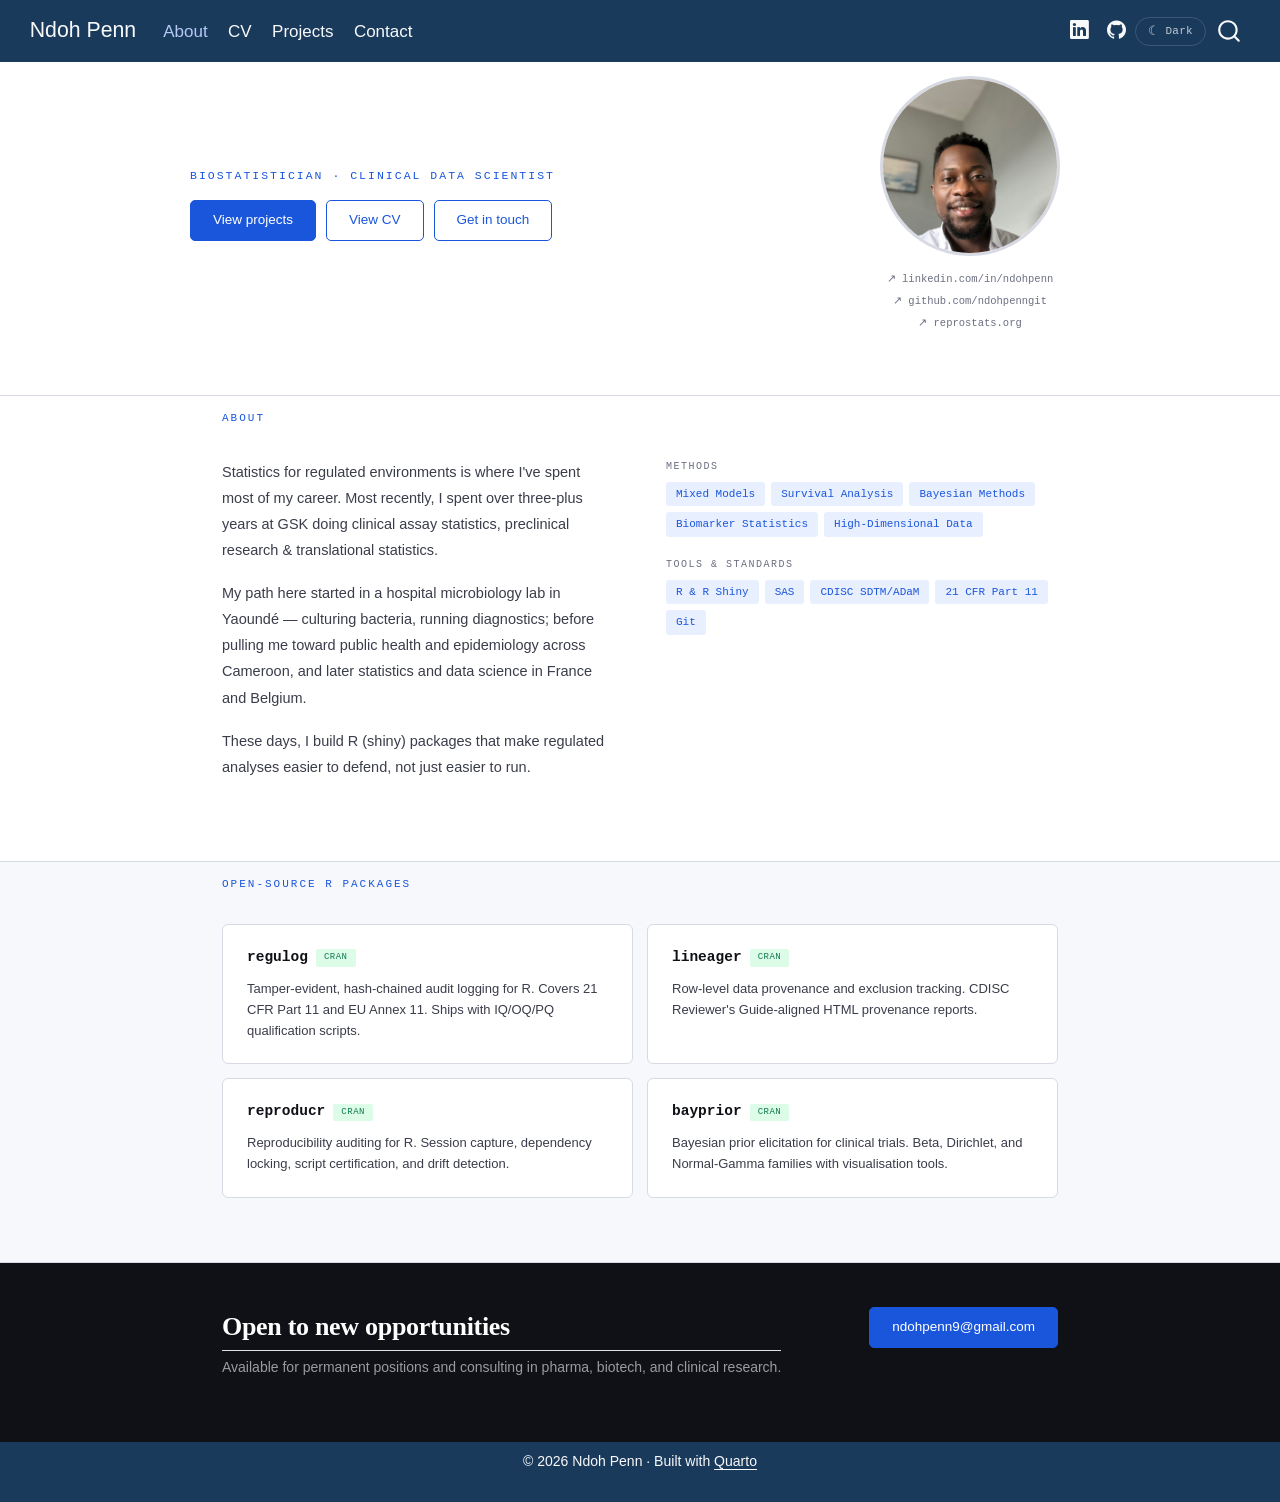
==== docs/index.html @ a55cb4cf "Fix duplicate bullet, automate CV footer date, fix PDF download button" ====
<!DOCTYPE html>
<html xmlns="http://www.w3.org/1999/xhtml" lang="en" xml:lang="en"><head>

<meta charset="utf-8">
<meta name="generator" content="quarto-1.9.38">

<meta name="viewport" content="width=device-width, initial-scale=1.0, user-scalable=yes">


<title>Ndoh Penn</title>
<style>
/* Default styles provided by pandoc.
** See https://pandoc.org/MANUAL.html#variables-for-html for config info.
*/
code{white-space: pre-wrap;}
span.smallcaps{font-variant: small-caps;}
div.columns{display: flex; gap: min(4vw, 1.5em);}
div.column{flex: auto; overflow-x: auto;}
div.hanging-indent{margin-left: 1.5em; text-indent: -1.5em;}
ul.task-list{list-style: none;}
ul.task-list li input[type="checkbox"] {
  width: 0.8em;
  margin: 0 0.8em 0.2em -1em; /* quarto-specific, see https://github.com/quarto-dev/quarto-cli/issues/4556 */ 
  vertical-align: middle;
}
</style>


<script src="site_libs/quarto-nav/quarto-nav.js"></script>
<script src="site_libs/quarto-nav/headroom.min.js"></script>
<script src="site_libs/clipboard/clipboard.min.js"></script>
<script src="site_libs/quarto-search/autocomplete.umd.js"></script>
<script src="site_libs/quarto-search/fuse.min.js"></script>
<script src="site_libs/quarto-search/quarto-search.js"></script>
<meta name="quarto:offset" content="./">
<link href="./assets/favicon.ico" rel="icon">
<script src="site_libs/quarto-html/quarto.js" type="module"></script>
<script src="site_libs/quarto-html/tabsets/tabsets.js" type="module"></script>
<script src="site_libs/quarto-html/popper.min.js"></script>
<script src="site_libs/quarto-html/tippy.umd.min.js"></script>
<script src="site_libs/quarto-html/anchor.min.js"></script>
<link href="site_libs/quarto-html/tippy.css" rel="stylesheet">
<link href="site_libs/quarto-html/quarto-syntax-highlighting-15634bcf2e68342d4ad2dfa704d543f6.css" rel="stylesheet" id="quarto-text-highlighting-styles">
<script src="site_libs/bootstrap/bootstrap.min.js"></script>
<link href="site_libs/bootstrap/bootstrap-icons.css" rel="stylesheet">
<link href="site_libs/bootstrap/bootstrap-7c549475d13715ced35f40bc0774caa6.min.css" rel="stylesheet" append-hash="true" id="quarto-bootstrap" data-mode="light">
<script id="quarto-search-options" type="application/json">{
  "location": "navbar",
  "copy-button": false,
  "collapse-after": 3,
  "panel-placement": "end",
  "type": "overlay",
  "limit": 50,
  "keyboard-shortcut": [
    "f",
    "/",
    "s"
  ],
  "show-item-context": false,
  "language": {
    "search-no-results-text": "No results",
    "search-matching-documents-text": "matching documents",
    "search-copy-link-title": "Copy link to search",
    "search-hide-matches-text": "Hide additional matches",
    "search-more-match-text": "more match in this document",
    "search-more-matches-text": "more matches in this document",
    "search-clear-button-title": "Clear",
    "search-text-placeholder": "",
    "search-detached-cancel-button-title": "Cancel",
    "search-submit-button-title": "Submit",
    "search-label": "Search"
  }
}</script>
<style>html{ scroll-behavior: smooth; }</style>
<script src="theme-toggle.js"></script>


<link rel="stylesheet" href="styles.css">
<meta property="og:title" content="Ndoh Penn – Biostatistician">
<meta property="og:description" content="Biostatistician with 5+ years in pharmaceutical drug development — from preclinical research to clinical assay statistics at GSK.">
<meta property="og:image" content="https://ndohpenngit.github.io/np-website/assets/og-image.png">
<meta property="og:site_name" content="Ndoh Penn">
<meta property="og:locale" content="en_GB">
<meta property="og:image:height" content="1288">
<meta property="og:image:width" content="2268">
<meta name="twitter:title" content="Ndoh Penn – Biostatistician">
<meta name="twitter:description" content="Biostatistician with 5+ years in pharmaceutical drug development.">
<meta name="twitter:image" content="https://ndohpenngit.github.io/np-website/assets/og-image.png">
<meta name="twitter:card" content="summary_large_image">
<meta name="twitter:image-height" content="1288">
<meta name="twitter:image-width" content="2268">
</head>

<body class="nav-fixed fullcontent quarto-light">

<div id="quarto-search-results"></div>
  <header id="quarto-header" class="headroom fixed-top">
    <nav class="navbar navbar-expand-lg " data-bs-theme="dark">
      <div class="navbar-container container-fluid">
      <div class="navbar-brand-container mx-auto">
    <a class="navbar-brand" href="./index.html">
    <span class="navbar-title">Ndoh Penn</span>
    </a>
  </div>
            <div id="quarto-search" class="" title="Search"></div>
          <button class="navbar-toggler" type="button" data-bs-toggle="collapse" data-bs-target="#navbarCollapse" aria-controls="navbarCollapse" role="menu" aria-expanded="false" aria-label="Toggle navigation" onclick="if (window.quartoToggleHeadroom) { window.quartoToggleHeadroom(); }">
  <span class="navbar-toggler-icon"></span>
</button>
          <div class="collapse navbar-collapse" id="navbarCollapse">
            <ul class="navbar-nav navbar-nav-scroll me-auto">
  <li class="nav-item">
    <a class="nav-link active" href="./index.html" aria-current="page"> 
<span class="menu-text">About</span></a>
  </li>  
  <li class="nav-item">
    <a class="nav-link" href="./cv.html"> 
<span class="menu-text">CV</span></a>
  </li>  
  <li class="nav-item">
    <a class="nav-link" href="./projects.html"> 
<span class="menu-text">Projects</span></a>
  </li>  
  <li class="nav-item">
    <a class="nav-link" href="./contact.html"> 
<span class="menu-text">Contact</span></a>
  </li>  
</ul>
            <ul class="navbar-nav navbar-nav-scroll ms-auto">
  <li class="nav-item compact">
    <a class="nav-link" href="https://www.linkedin.com/in/ndohpenn"> <i class="bi bi-linkedin" role="img" aria-label="LinkedIn">
</i> 
<span class="menu-text"></span></a>
  </li>  
  <li class="nav-item compact">
    <a class="nav-link" href="https://github.com/ndohpenngit"> <i class="bi bi-github" role="img" aria-label="GitHub">
</i> 
<span class="menu-text"></span></a>
  </li>  
</ul>
          </div> <!-- /navcollapse -->
            <div class="quarto-navbar-tools">
</div>
      </div> <!-- /container-fluid -->
    </nav>
</header>
<!-- content -->
<div id="quarto-content" class="quarto-container page-layout-custom page-navbar">
<!-- sidebar -->
<!-- margin-sidebar -->
<!-- main -->




<section class="hero-section">
  <div class="hero-inner">
    <div class="hero-text">
      <p class="hero-eyebrow">Biostatistician · Clinical Data Scientist</p>
      <!--
      <h1 class="hero-name">Rigorous statistics.<br>Reproducible by design.</h1>
      -->
      <div class="hero-actions">
        <a href="projects.html" class="btn-primary">View projects</a>
        <a href="cv.html" class="btn-ghost">View CV</a>
        <a href="mailto:ndohpenn9@gmail.com" class="btn-ghost">Get in touch</a>
      </div>
    </div>
    <div class="hero-photo-col">
      <img src="assets/photo.jpeg" alt="Ndoh Penn" class="hero-photo">
      <div class="hero-links">
        <a href="https://linkedin.com/in/ndohpenn" target="_blank">↗ linkedin.com/in/ndohpenn</a>
        <a href="https://github.com/ndohpenngit" target="_blank">↗ github.com/ndohpenngit</a>
        <a href="https://reprostats.org" target="_blank">↗ reprostats.org</a>
      </div>
    </div>
  </div>
</section>

<section class="about-section" id="about">
  <div class="content-inner">
    <p class="section-label">About</p>
    <div class="about-grid">
      <div class="about-text">
        <p>
          Statistics for regulated environments is where I've spent most of
          my career. Most recently, I spent over three-plus years at GSK doing clinical assay statistics,
          preclinical research &amp; translational statistics.
        </p>
        <p>
          My path here started in a hospital microbiology lab in Yaoundé —
          culturing bacteria, running diagnostics; before pulling me toward
          public health and epidemiology across Cameroon, and later statistics
          and data science in France and Belgium.
        </p>
        <p>
          These days, I build R (shiny) packages that make regulated analyses easier
          to defend, not just easier to run.
        </p>
      </div>
      <div class="about-skills">
        <div class="skill-group">
          <p class="skill-label">Methods</p>
          <div class="chips">
            <span class="chip">Mixed Models</span>
            <span class="chip">Survival Analysis</span>
            <span class="chip">Bayesian Methods</span>
            <span class="chip">Biomarker Statistics</span>
            <span class="chip">High-Dimensional Data</span>
          </div>
        </div>
        <div class="skill-group">
          <p class="skill-label">Tools &amp; Standards</p>
          <div class="chips">
            <span class="chip">R &amp; R Shiny</span>
            <span class="chip">SAS</span>
            <span class="chip">CDISC SDTM/ADaM</span>
            <span class="chip">21 CFR Part 11</span>
            <span class="chip">Git</span>
          </div>
        </div>
      </div>
    </div>
  </div>
</section>

<section class="packages-section" id="packages">
  <div class="content-inner">
    <p class="section-label">Open-Source R Packages</p>
    <div class="pkg-grid">

      <a class="pkg-card" href="https://cran.r-project.org/package=regulog" "="" target="_blank">
        <div class="pkg-header">
          <span class="pkg-name">regulog</span>
          <span class="pkg-badge badge-cran">CRAN</span>
        </div>
        <p class="pkg-desc">
          Tamper-evident, hash-chained audit logging for R. Covers
          21 CFR Part 11 and EU Annex 11. Ships with IQ/OQ/PQ
          qualification scripts.
        </p>
      </a>

      <a class="pkg-card" href="https://cran.r-project.org/package=lineager" target="_blank">
        <div class="pkg-header">
          <span class="pkg-name">lineager</span>
          <span class="pkg-badge badge-cran">CRAN</span>
        </div>
        <p class="pkg-desc">
          Row-level data provenance and exclusion tracking.
          CDISC Reviewer's Guide-aligned HTML provenance reports.
        </p>
      </a>

      <a class="pkg-card" href="https://cran.r-project.org/package=reproducr" target="_blank">
        <div class="pkg-header">
          <span class="pkg-name">reproducr</span>
          <span class="pkg-badge badge-cran">CRAN</span>
        </div>
        <p class="pkg-desc">
          Reproducibility auditing for R. Session capture, dependency
          locking, script certification, and drift detection.
        </p>
      </a>

      <a class="pkg-card" href="https://cran.r-project.org/package=bayprior" target="_blank">
        <div class="pkg-header">
          <span class="pkg-name">bayprior</span>
          <span class="pkg-badge badge-cran">CRAN</span>
        </div>
        <p class="pkg-desc">
          Bayesian prior elicitation for clinical trials. Beta,
          Dirichlet, and Normal-Gamma families with visualisation tools.
        </p>
      </a>

    </div>
  </div>
</section>

<section class="cta-section">
  <div class="content-inner cta-inner">
    <div>
      <h2>Open to new opportunities</h2>
      <p>Available for permanent positions and consulting in pharma, biotech, and clinical research.</p>
    </div>
    <a href="mailto:ndohpenn9@gmail.com" class="btn-primary">ndohpenn9@gmail.com</a>
  </div>
</section>




<script id="quarto-html-after-body" type="application/javascript">
  window.document.addEventListener("DOMContentLoaded", function (event) {
    const icon = "";
    const anchorJS = new window.AnchorJS();
    anchorJS.options = {
      placement: 'right',
      icon: icon
    };
    anchorJS.add('.anchored');
    const isCodeAnnotation = (el) => {
      for (const clz of el.classList) {
        if (clz.startsWith('code-annotation-')) {                     
          return true;
        }
      }
      return false;
    }
    const onCopySuccess = function(e) {
      // button target
      const button = e.trigger;
      // don't keep focus
      button.blur();
      // flash "checked"
      button.classList.add('code-copy-button-checked');
      var currentTitle = button.getAttribute("title");
      button.setAttribute("title", "Copied!");
      let tooltip;
      if (window.bootstrap) {
        button.setAttribute("data-bs-toggle", "tooltip");
        button.setAttribute("data-bs-placement", "left");
        button.setAttribute("data-bs-title", "Copied!");
        tooltip = new bootstrap.Tooltip(button, 
          { trigger: "manual", 
            customClass: "code-copy-button-tooltip",
            offset: [0, -8]});
        tooltip.show();    
      }
      setTimeout(function() {
        if (tooltip) {
          tooltip.hide();
          button.removeAttribute("data-bs-title");
          button.removeAttribute("data-bs-toggle");
          button.removeAttribute("data-bs-placement");
        }
        button.setAttribute("title", currentTitle);
        button.classList.remove('code-copy-button-checked');
      }, 1000);
      // clear code selection
      e.clearSelection();
    }
    const getTextToCopy = function(trigger) {
      const outerScaffold = trigger.parentElement.cloneNode(true);
      const codeEl = outerScaffold.querySelector('code');
      for (const childEl of codeEl.children) {
        if (isCodeAnnotation(childEl)) {
          childEl.remove();
        }
      }
      return codeEl.innerText;
    }
    const clipboard = new window.ClipboardJS('.code-copy-button:not([data-in-quarto-modal])', {
      text: getTextToCopy
    });
    clipboard.on('success', onCopySuccess);
    if (window.document.getElementById('quarto-embedded-source-code-modal')) {
      const clipboardModal = new window.ClipboardJS('.code-copy-button[data-in-quarto-modal]', {
        text: getTextToCopy,
        container: window.document.getElementById('quarto-embedded-source-code-modal')
      });
      clipboardModal.on('success', onCopySuccess);
    }
      var localhostRegex = new RegExp(/^(?:http|https):\/\/localhost\:?[0-9]*\//);
      var mailtoRegex = new RegExp(/^mailto:/);
        var filterRegex = new RegExp("https:\/\/ndohpenngit\.github\.io\/np-website");
      var isInternal = (href) => {
          return filterRegex.test(href) || localhostRegex.test(href) || mailtoRegex.test(href);
      }
      // Inspect non-navigation links and adorn them if external
     var links = window.document.querySelectorAll('a[href]:not(.nav-link):not(.navbar-brand):not(.toc-action):not(.sidebar-link):not(.sidebar-item-toggle):not(.pagination-link):not(.no-external):not([aria-hidden]):not(.dropdown-item):not(.quarto-navigation-tool):not(.about-link)');
      for (var i=0; i<links.length; i++) {
        const link = links[i];
        if (!isInternal(link.href)) {
          // undo the damage that might have been done by quarto-nav.js in the case of
          // links that we want to consider external
          if (link.dataset.originalHref !== undefined) {
            link.href = link.dataset.originalHref;
          }
            // target, if specified
            link.setAttribute("target", "_blank");
            if (link.getAttribute("rel") === null) {
              link.setAttribute("rel", "noopener");
            }
        }
      }
    function tippyHover(el, contentFn, onTriggerFn, onUntriggerFn) {
      const config = {
        allowHTML: true,
        maxWidth: 500,
        delay: 100,
        arrow: false,
        appendTo: function(el) {
            return el.parentElement;
        },
        interactive: true,
        interactiveBorder: 10,
        theme: 'quarto',
        placement: 'bottom-start',
      };
      if (contentFn) {
        config.content = contentFn;
      }
      if (onTriggerFn) {
        config.onTrigger = onTriggerFn;
      }
      if (onUntriggerFn) {
        config.onUntrigger = onUntriggerFn;
      }
      window.tippy(el, config); 
    }
    const noterefs = window.document.querySelectorAll('a[role="doc-noteref"]');
    for (var i=0; i<noterefs.length; i++) {
      const ref = noterefs[i];
      tippyHover(ref, function() {
        // use id or data attribute instead here
        let href = ref.getAttribute('data-footnote-href') || ref.getAttribute('href');
        try { href = new URL(href).hash; } catch {}
        const id = href.replace(/^#\/?/, "");
        const note = window.document.getElementById(id);
        if (note) {
          return note.innerHTML;
        } else {
          return "";
        }
      });
    }
    const xrefs = window.document.querySelectorAll('a.quarto-xref');
    const processXRef = (id, note) => {
      // Strip column container classes
      const stripColumnClz = (el) => {
        el.classList.remove("page-full", "page-columns");
        if (el.children) {
          for (const child of el.children) {
            stripColumnClz(child);
          }
        }
      }
      stripColumnClz(note)
      if (id === null || id.startsWith('sec-')) {
        // Special case sections, only their first couple elements
        const container = document.createElement("div");
        if (note.children && note.children.length > 2) {
          container.appendChild(note.children[0].cloneNode(true));
          for (let i = 1; i < note.children.length; i++) {
            const child = note.children[i];
            if (child.tagName === "P" && child.innerText === "") {
              continue;
            } else {
              container.appendChild(child.cloneNode(true));
              break;
            }
          }
          if (window.Quarto?.typesetMath) {
            window.Quarto.typesetMath(container);
          }
          return container.innerHTML
        } else {
          if (window.Quarto?.typesetMath) {
            window.Quarto.typesetMath(note);
          }
          return note.innerHTML;
        }
      } else {
        // Remove any anchor links if they are present
        const anchorLink = note.querySelector('a.anchorjs-link');
        if (anchorLink) {
          anchorLink.remove();
        }
        if (window.Quarto?.typesetMath) {
          window.Quarto.typesetMath(note);
        }
        if (note.classList.contains("callout")) {
          return note.outerHTML;
        } else {
          return note.innerHTML;
        }
      }
    }
    for (var i=0; i<xrefs.length; i++) {
      const xref = xrefs[i];
      tippyHover(xref, undefined, function(instance) {
        instance.disable();
        let url = xref.getAttribute('href');
        let hash = undefined; 
        if (url.startsWith('#')) {
          hash = url;
        } else {
          try { hash = new URL(url).hash; } catch {}
        }
        if (hash) {
          const id = hash.replace(/^#\/?/, "");
          const note = window.document.getElementById(id);
          if (note !== null) {
            try {
              const html = processXRef(id, note.cloneNode(true));
              instance.setContent(html);
            } finally {
              instance.enable();
              instance.show();
            }
          } else {
            // See if we can fetch this
            fetch(url.split('#')[0])
            .then(res => res.text())
            .then(html => {
              const parser = new DOMParser();
              const htmlDoc = parser.parseFromString(html, "text/html");
              const note = htmlDoc.getElementById(id);
              if (note !== null) {
                const html = processXRef(id, note);
                instance.setContent(html);
              } 
            }).finally(() => {
              instance.enable();
              instance.show();
            });
          }
        } else {
          // See if we can fetch a full url (with no hash to target)
          // This is a special case and we should probably do some content thinning / targeting
          fetch(url)
          .then(res => res.text())
          .then(html => {
            const parser = new DOMParser();
            const htmlDoc = parser.parseFromString(html, "text/html");
            const note = htmlDoc.querySelector('main.content');
            if (note !== null) {
              // This should only happen for chapter cross references
              // (since there is no id in the URL)
              // remove the first header
              if (note.children.length > 0 && note.children[0].tagName === "HEADER") {
                note.children[0].remove();
              }
              const html = processXRef(null, note);
              instance.setContent(html);
            } 
          }).finally(() => {
            instance.enable();
            instance.show();
          });
        }
      }, function(instance) {
      });
    }
        let selectedAnnoteEl;
        const selectorForAnnotation = ( cell, annotation) => {
          let cellAttr = 'data-code-cell="' + cell + '"';
          let lineAttr = 'data-code-annotation="' +  annotation + '"';
          const selector = 'span[' + cellAttr + '][' + lineAttr + ']';
          return selector;
        }
        const selectCodeLines = (annoteEl) => {
          const doc = window.document;
          const targetCell = annoteEl.getAttribute("data-target-cell");
          const targetAnnotation = annoteEl.getAttribute("data-target-annotation");
          const annoteSpan = window.document.querySelector(selectorForAnnotation(targetCell, targetAnnotation));
          const lines = annoteSpan.getAttribute("data-code-lines").split(",");
          const lineIds = lines.map((line) => {
            return targetCell + "-" + line;
          })
          let top = null;
          let height = null;
          let parent = null;
          if (lineIds.length > 0) {
              //compute the position of the single el (top and bottom and make a div)
              const el = window.document.getElementById(lineIds[0]);
              top = el.offsetTop;
              height = el.offsetHeight;
              parent = el.parentElement.parentElement;
            if (lineIds.length > 1) {
              const lastEl = window.document.getElementById(lineIds[lineIds.length - 1]);
              const bottom = lastEl.offsetTop + lastEl.offsetHeight;
              height = bottom - top;
            }
            if (top !== null && height !== null && parent !== null) {
              // cook up a div (if necessary) and position it 
              let div = window.document.getElementById("code-annotation-line-highlight");
              if (div === null) {
                div = window.document.createElement("div");
                div.setAttribute("id", "code-annotation-line-highlight");
                div.style.position = 'absolute';
                parent.appendChild(div);
              }
              div.style.top = top - 2 + "px";
              div.style.height = height + 4 + "px";
              div.style.left = 0;
              let gutterDiv = window.document.getElementById("code-annotation-line-highlight-gutter");
              if (gutterDiv === null) {
                gutterDiv = window.document.createElement("div");
                gutterDiv.setAttribute("id", "code-annotation-line-highlight-gutter");
                gutterDiv.style.position = 'absolute';
                const codeCell = window.document.getElementById(targetCell);
                const gutter = codeCell.querySelector('.code-annotation-gutter');
                gutter.appendChild(gutterDiv);
              }
              gutterDiv.style.top = top - 2 + "px";
              gutterDiv.style.height = height + 4 + "px";
            }
            selectedAnnoteEl = annoteEl;
          }
        };
        const unselectCodeLines = () => {
          const elementsIds = ["code-annotation-line-highlight", "code-annotation-line-highlight-gutter"];
          elementsIds.forEach((elId) => {
            const div = window.document.getElementById(elId);
            if (div) {
              div.remove();
            }
          });
          selectedAnnoteEl = undefined;
        };
          // Handle positioning of the toggle
      window.addEventListener(
        "resize",
        throttle(() => {
          elRect = undefined;
          if (selectedAnnoteEl) {
            selectCodeLines(selectedAnnoteEl);
          }
        }, 10)
      );
      function throttle(fn, ms) {
      let throttle = false;
      let timer;
        return (...args) => {
          if(!throttle) { // first call gets through
              fn.apply(this, args);
              throttle = true;
          } else { // all the others get throttled
              if(timer) clearTimeout(timer); // cancel #2
              timer = setTimeout(() => {
                fn.apply(this, args);
                timer = throttle = false;
              }, ms);
          }
        };
      }
        // Attach click handler to the DT
        const annoteDls = window.document.querySelectorAll('dt[data-target-cell]');
        for (const annoteDlNode of annoteDls) {
          annoteDlNode.addEventListener('click', (event) => {
            const clickedEl = event.target;
            if (clickedEl !== selectedAnnoteEl) {
              unselectCodeLines();
              const activeEl = window.document.querySelector('dt[data-target-cell].code-annotation-active');
              if (activeEl) {
                activeEl.classList.remove('code-annotation-active');
              }
              selectCodeLines(clickedEl);
              clickedEl.classList.add('code-annotation-active');
            } else {
              // Unselect the line
              unselectCodeLines();
              clickedEl.classList.remove('code-annotation-active');
            }
          });
        }
    const findCites = (el) => {
      const parentEl = el.parentElement;
      if (parentEl) {
        const cites = parentEl.dataset.cites;
        if (cites) {
          return {
            el,
            cites: cites.split(' ')
          };
        } else {
          return findCites(el.parentElement)
        }
      } else {
        return undefined;
      }
    };
    var bibliorefs = window.document.querySelectorAll('a[role="doc-biblioref"]');
    for (var i=0; i<bibliorefs.length; i++) {
      const ref = bibliorefs[i];
      const citeInfo = findCites(ref);
      if (citeInfo) {
        tippyHover(citeInfo.el, function() {
          var popup = window.document.createElement('div');
          citeInfo.cites.forEach(function(cite) {
            var citeDiv = window.document.createElement('div');
            citeDiv.classList.add('hanging-indent');
            citeDiv.classList.add('csl-entry');
            var biblioDiv = window.document.getElementById('ref-' + cite);
            if (biblioDiv) {
              citeDiv.innerHTML = biblioDiv.innerHTML;
            }
            popup.appendChild(citeDiv);
          });
          return popup.innerHTML;
        });
      }
    }
  });
  </script>
</div> <!-- /content -->
<footer class="footer">
  <div class="nav-footer">
    <div class="nav-footer-left">
      &nbsp;
    </div>   
    <div class="nav-footer-center">
<p>© 2026 Ndoh Penn · Built with <a href="https://quarto.org">Quarto</a></p>
</div>
    <div class="nav-footer-right">
      &nbsp;
    </div>
  </div>
</footer>




<script src="site_libs/quarto-html/zenscroll-min.js"></script>
</body></html>
---- docs/site_libs/quarto-html/tippy.css ----
.tippy-box[data-animation=fade][data-state=hidden]{opacity:0}[data-tippy-root]{max-width:calc(100vw - 10px)}.tippy-box{position:relative;background-color:#333;color:#fff;border-radius:4px;font-size:14px;line-height:1.4;white-space:normal;outline:0;transition-property:transform,visibility,opacity}.tippy-box[data-placement^=top]>.tippy-arrow{bottom:0}.tippy-box[data-placement^=top]>.tippy-arrow:before{bottom:-7px;left:0;border-width:8px 8px 0;border-top-color:initial;transform-origin:center top}.tippy-box[data-placement^=bottom]>.tippy-arrow{top:0}.tippy-box[data-placement^=bottom]>.tippy-arrow:before{top:-7px;left:0;border-width:0 8px 8px;border-bottom-color:initial;transform-origin:center bottom}.tippy-box[data-placement^=left]>.tippy-arrow{right:0}.tippy-box[data-placement^=left]>.tippy-arrow:before{border-width:8px 0 8px 8px;border-left-color:initial;right:-7px;transform-origin:center left}.tippy-box[data-placement^=right]>.tippy-arrow{left:0}.tippy-box[data-placement^=right]>.tippy-arrow:before{left:-7px;border-width:8px 8px 8px 0;border-right-color:initial;transform-origin:center right}.tippy-box[data-inertia][data-state=visible]{transition-timing-function:cubic-bezier(.54,1.5,.38,1.11)}.tippy-arrow{width:16px;height:16px;color:#333}.tippy-arrow:before{content:"";position:absolute;border-color:transparent;border-style:solid}.tippy-content{position:relative;padding:5px 9px;z-index:1}
---- docs/site_libs/quarto-html/quarto-syntax-highlighting-15634bcf2e68342d4ad2dfa704d543f6.css ----
/* quarto syntax highlight colors */
:root {
  --quarto-hl-ot-color: #003B4F;
  --quarto-hl-at-color: #657422;
  --quarto-hl-ss-color: #20794D;
  --quarto-hl-an-color: #5E5E5E;
  --quarto-hl-fu-color: #4758AB;
  --quarto-hl-st-color: #20794D;
  --quarto-hl-cf-color: #003B4F;
  --quarto-hl-op-color: #5E5E5E;
  --quarto-hl-er-color: #AD0000;
  --quarto-hl-bn-color: #AD0000;
  --quarto-hl-al-color: #AD0000;
  --quarto-hl-va-color: #111111;
  --quarto-hl-bu-color: inherit;
  --quarto-hl-ex-color: inherit;
  --quarto-hl-pp-color: #AD0000;
  --quarto-hl-in-color: #5E5E5E;
  --quarto-hl-vs-color: #20794D;
  --quarto-hl-wa-color: #5E5E5E;
  --quarto-hl-do-color: #5E5E5E;
  --quarto-hl-im-color: #00769E;
  --quarto-hl-ch-color: #20794D;
  --quarto-hl-dt-color: #AD0000;
  --quarto-hl-fl-color: #AD0000;
  --quarto-hl-co-color: #5E5E5E;
  --quarto-hl-cv-color: #5E5E5E;
  --quarto-hl-cn-color: #8f5902;
  --quarto-hl-sc-color: #5E5E5E;
  --quarto-hl-dv-color: #AD0000;
  --quarto-hl-kw-color: #003B4F;
}

/* other quarto variables */
:root {
  --quarto-font-monospace: SFMono-Regular, Menlo, Monaco, Consolas, "Liberation Mono", "Courier New", monospace;
}

/* syntax highlight based on Pandoc's rules */
pre > code.sourceCode > span {
  color: #003B4F;
}

code.sourceCode > span {
  color: #003B4F;
}

div.sourceCode,
div.sourceCode pre.sourceCode {
  color: #003B4F;
}

/* Normal */
code span {
  color: #003B4F;
}

/* Alert */
code span.al {
  color: #AD0000;
  font-style: inherit;
}

/* Annotation */
code span.an {
  color: #5E5E5E;
  font-style: inherit;
}

/* Attribute */
code span.at {
  color: #657422;
  font-style: inherit;
}

/* BaseN */
code span.bn {
  color: #AD0000;
  font-style: inherit;
}

/* BuiltIn */
code span.bu {
  font-style: inherit;
}

/* ControlFlow */
code span.cf {
  color: #003B4F;
  font-weight: bold;
  font-style: inherit;
}

/* Char */
code span.ch {
  color: #20794D;
  font-style: inherit;
}

/* Constant */
code span.cn {
  color: #8f5902;
  font-style: inherit;
}

/* Comment */
code span.co {
  color: #5E5E5E;
  font-style: inherit;
}

/* CommentVar */
code span.cv {
  color: #5E5E5E;
  font-style: italic;
}

/* Documentation */
code span.do {
  color: #5E5E5E;
  font-style: italic;
}

/* DataType */
code span.dt {
  color: #AD0000;
  font-style: inherit;
}

/* DecVal */
code span.dv {
  color: #AD0000;
  font-style: inherit;
}

/* Error */
code span.er {
  color: #AD0000;
  font-style: inherit;
}

/* Extension */
code span.ex {
  font-style: inherit;
}

/* Float */
code span.fl {
  color: #AD0000;
  font-style: inherit;
}

/* Function */
code span.fu {
  color: #4758AB;
  font-style: inherit;
}

/* Import */
code span.im {
  color: #00769E;
  font-style: inherit;
}

/* Information */
code span.in {
  color: #5E5E5E;
  font-style: inherit;
}

/* Keyword */
code span.kw {
  color: #003B4F;
  font-weight: bold;
  font-style: inherit;
}

/* Operator */
code span.op {
  color: #5E5E5E;
  font-style: inherit;
}

/* Other */
code span.ot {
  color: #003B4F;
  font-style: inherit;
}

/* Preprocessor */
code span.pp {
  color: #AD0000;
  font-style: inherit;
}

/* SpecialChar */
code span.sc {
  color: #5E5E5E;
  font-style: inherit;
}

/* SpecialString */
code span.ss {
  color: #20794D;
  font-style: inherit;
}

/* String */
code span.st {
  color: #20794D;
  font-style: inherit;
}

/* Variable */
code span.va {
  color: #111111;
  font-style: inherit;
}

/* VerbatimString */
code span.vs {
  color: #20794D;
  font-style: inherit;
}

/* Warning */
code span.wa {
  color: #5E5E5E;
  font-style: italic;
}

.prevent-inlining {
  content: "</";
}

/*# sourceMappingURL=f23921c56f73e400b49028c9186a1aa0.css.map */
---- docs/styles.css ----
/* ═══════════════════════════════════════════════════════════════════════════
   Ndoh Penn — Personal Website
   Full custom stylesheet (light + dark mode)
   ═══════════════════════════════════════════════════════════════════════════ */

/* ── CSS Variables — light ── */
:root {
  --accent:    #1a56db;
  --accent-lt: #e8effe;
  --accent-dk: #1040a8;
  --green:     #0e7a4f;
  --green-lt:  #dcfce7;
  --ink:       #0f1117;
  --ink-mid:   #3a3d4a;
  --ink-soft:  #6b6f80;
  --rule:      #d8dae3;
  --bg:        #f7f8fc;
  --bg-card:   #ffffff;
  --mono:      'IBM Plex Mono', monospace;
  --sans:      'IBM Plex Sans', sans-serif;
  --serif:     'IBM Plex Serif', serif;
}

/* ── Theme toggle button ── */
.theme-toggle {
  background: transparent !important;
  border: 1px solid rgba(255,255,255,0.2) !important;
  border-radius: 20px !important;
  padding: 4px 12px !important;
  color: inherit !important;
  font-size: 12px !important;
  font-family: 'IBM Plex Mono', monospace !important;
  cursor: pointer;
  display: flex;
  align-items: center;
  gap: 5px;
  opacity: 0.75;
  transition: opacity 0.15s, border-color 0.15s;
  box-shadow: none !important;
}
.theme-toggle:hover { opacity: 1; border-color: rgba(255,255,255,0.45) !important; }
.toggle-icon  { font-size: 13px; }
.toggle-label { font-size: 11px; letter-spacing: 0.3px; }

/* ── Shared layout ── */
.content-inner { max-width: 900px; margin: 0 auto; padding: 0 32px; }
.section-label {
  font-family: 'IBM Plex Mono', monospace;
  font-size: 11px; letter-spacing: 2px; text-transform: uppercase;
  color: var(--accent); margin-bottom: 32px;
}

/* ── Buttons ── */
.btn-primary, .btn-ghost {
  display: inline-block; padding: 10px 22px; border-radius: 5px;
  font-size: 13.5px; font-weight: 500; text-decoration: none !important;
  transition: background 0.15s, border-color 0.15s, color 0.15s;
  border: 1.5px solid transparent; line-height: 1.4;
}
.btn-primary { background: var(--accent); color: #fff !important; border-color: var(--accent); }
.btn-primary:hover { background: var(--accent-dk); border-color: var(--accent-dk); }
.btn-ghost { background: transparent; color: var(--accent) !important; border-color: var(--accent); }
.btn-ghost:hover { background: var(--accent-lt); }

/* ── Hero ── */
.hero-section { padding: 72px 32px 64px; border-bottom: 1px solid var(--rule); background: #ffffff; }
.hero-inner {
  max-width: 900px; margin: 0 auto;
  display: grid; grid-template-columns: 1fr 240px; gap: 56px; align-items: center;
}
.hero-eyebrow {
  font-family: 'IBM Plex Mono', monospace;
  font-size: 11.5px; letter-spacing: 2px; text-transform: uppercase;
  color: var(--accent); margin-bottom: 16px;
}
.hero-name {
  font-family: 'IBM Plex Serif', serif;
  font-size: 44px; font-weight: 600; line-height: 1.12;
  letter-spacing: -0.5px; color: var(--ink); margin-bottom: 18px;
}
.hero-desc { font-size: 16px; color: var(--ink-mid); line-height: 1.75; margin-bottom: 30px; max-width: 500px; }
.hero-actions { display: flex; gap: 10px; flex-wrap: wrap; align-items: center; }
.hero-photo-col { text-align: center; }
.hero-photo {
  width: 180px; height: 180px; border-radius: 50%;
  object-fit: cover; border: 3px solid var(--rule);
  display: block; margin: 0 auto 16px;
}
.hero-links { display: flex; flex-direction: column; align-items: center; gap: 6px; }
.hero-links a {
  font-family: 'IBM Plex Mono', monospace;
  font-size: 10.5px; color: var(--ink-soft);
  text-decoration: none; transition: color 0.15s;
}
.hero-links a:hover { color: var(--accent); }

/* ── About ── */
.about-section { padding: 64px 32px; border-bottom: 1px solid var(--rule); background: #ffffff; }
.about-grid { display: grid; grid-template-columns: 1fr 1fr; gap: 52px; align-items: start; }
.about-text { font-size: 14.5px; color: var(--ink-mid); line-height: 1.8; }
.about-text p + p { margin-top: 14px; }
.about-text a { color: var(--accent); text-decoration: none; }
.about-text a:hover { text-decoration: underline; }
.skill-group { margin-bottom: 20px; }
.skill-label {
  font-family: 'IBM Plex Mono', monospace;
  font-size: 10px; letter-spacing: 1.5px; text-transform: uppercase;
  color: var(--ink-soft); margin-bottom: 8px;
}
.chips { display: flex; flex-wrap: wrap; gap: 6px; }
.chip {
  background: var(--accent-lt); color: var(--accent);
  font-family: 'IBM Plex Mono', monospace;
  font-size: 11px; padding: 4px 10px; border-radius: 3px; white-space: nowrap;
}

/* ── Packages ── */
.packages-section { padding: 64px 32px; border-bottom: 1px solid var(--rule); background: var(--bg); }
.pkg-grid { display: grid; grid-template-columns: repeat(2, 1fr); gap: 14px; }
.pkg-card {
  background: var(--bg-card); border: 1px solid var(--rule); border-radius: 6px;
  padding: 22px 24px; transition: border-color 0.2s, box-shadow 0.2s;
  text-decoration: none !important; color: inherit !important; display: block;
}
.pkg-card:hover { border-color: var(--accent); box-shadow: 0 2px 14px rgba(26,86,219,0.08); }
.pkg-header { display: flex; align-items: center; gap: 8px; margin-bottom: 10px; }
.pkg-name { font-family: 'IBM Plex Mono', monospace; font-weight: 600; font-size: 14.5px; color: var(--ink); }
.pkg-badge {
  font-family: 'IBM Plex Mono', monospace; font-size: 9px;
  letter-spacing: 0.5px; text-transform: uppercase;
  padding: 2px 8px; border-radius: 2px; white-space: nowrap;
}
.badge-cran    { background: var(--green-lt); color: var(--green); }
.badge-pending { background: #fef9c3; color: #854d0e; }
.badge-dev     { background: var(--accent-lt); color: var(--accent); }
.pkg-desc { font-size: 13px; color: var(--ink-mid); line-height: 1.6; margin: 0; }
.pkg-grid-cv { margin: 16px 0 8px; }

/* ── CTA ── */
.cta-section { padding: 64px 32px; background: var(--ink); }
.cta-inner {
  max-width: 900px; margin: 0 auto;
  display: flex; align-items: center; justify-content: space-between;
  gap: 32px; flex-wrap: wrap;
}
.cta-inner h2 {
  font-family: 'IBM Plex Serif', serif;
  font-size: 26px; font-weight: 600; color: #ffffff;
  margin-bottom: 6px; letter-spacing: -0.3px;
}
.cta-inner p { color: rgba(255,255,255,0.58); font-size: 14px; margin: 0; }

/* ── CV page ── */
.cv-actions { margin-bottom: 28px; }

/* ── Responsive ── */
@media (max-width: 860px) {
  .hero-inner { grid-template-columns: 1fr; gap: 32px; }
  .hero-photo-col { display: none; }
  .about-grid { grid-template-columns: 1fr; gap: 32px; }
  .pkg-grid { grid-template-columns: 1fr; }
  .cta-inner { flex-direction: column; text-align: center; }
  .hero-name { font-size: 34px; }
}
@media (max-width: 540px) {
  .hero-section, .about-section, .packages-section, .cta-section { padding-left: 20px; padding-right: 20px; }
  .content-inner { padding: 0 20px; }
}


/* ═══════════════════════════════════════════════════════════════════════════
   DARK MODE — index page (custom layout, class-based)
   ═══════════════════════════════════════════════════════════════════════════ */

[data-theme="dark"] .hero-section    { background: #0f1117 !important; border-color: #242737; }
[data-theme="dark"] .hero-name       { color: #f0f2f8; }
[data-theme="dark"] .hero-desc       { color: #a8adc4; }
[data-theme="dark"] .hero-eyebrow    { color: #4a8af4; }
[data-theme="dark"] .hero-photo      { border-color: #242737; }
[data-theme="dark"] .hero-links a    { color: #5c618a; }
[data-theme="dark"] .hero-links a:hover { color: #4a8af4; }
[data-theme="dark"] .btn-primary { background: #4a8af4 !important; color: #0f1117 !important; border-color: #4a8af4 !important; }
[data-theme="dark"] .btn-ghost { border-color: #4a8af4 !important; color: #4a8af4 !important; background: transparent !important; }
[data-theme="dark"] .btn-ghost:hover { background: #1a2540 !important; }
[data-theme="dark"] .section-label { color: #4a8af4; }
[data-theme="dark"] .about-section  { background: #0f1117 !important; border-color: #242737; }
[data-theme="dark"] .about-text     { color: #a8adc4; }
[data-theme="dark"] .about-text a   { color: #4a8af4; }
[data-theme="dark"] .skill-label    { color: #5c618a; }
[data-theme="dark"] .chip           { background: #1a2540 !important; color: #4a8af4 !important; }
[data-theme="dark"] .packages-section { background: #0d0f14 !important; border-color: #242737; }
[data-theme="dark"] .pkg-card       { background: #141720 !important; border-color: #242737 !important; }
[data-theme="dark"] .pkg-card:hover { border-color: #4a8af4 !important; box-shadow: 0 2px 16px rgba(74,138,244,0.12) !important; }
[data-theme="dark"] .pkg-name       { color: #f0f2f8 !important; }
[data-theme="dark"] .pkg-desc       { color: #a8adc4 !important; }
[data-theme="dark"] .badge-cran     { background: #052e16 !important; color: #34d399 !important; }
[data-theme="dark"] .badge-pending  { background: #2d1f00 !important; color: #fbbf24 !important; }
[data-theme="dark"] .badge-dev      { background: #1a2540 !important; color: #4a8af4 !important; }
[data-theme="dark"] .cta-section    { background: #0a0c11 !important; }
[data-theme="dark"] .cta-inner h2   { color: #f0f2f8 !important; }
[data-theme="dark"] .cta-inner p    { color: rgba(240,242,248,0.5) !important; }
[data-theme="dark"] .theme-toggle   { border-color: rgba(255,255,255,0.15) !important; color: #c8cdde !important; }
[data-theme="dark"] .theme-toggle:hover { border-color: rgba(255,255,255,0.35) !important; }


/* ═══════════════════════════════════════════════════════════════════════════
   DARK MODE — all Quarto standard pages (cv, projects, contact)
   Uses html[data-theme="dark"] for higher specificity than Bootstrap CSS
   ═══════════════════════════════════════════════════════════════════════════ */

html[data-theme="dark"],
html[data-theme="dark"] body {
  background-color: #0f1117 !important;
  color: #f0f2f8 !important;
}

/* Quarto layout containers */
html[data-theme="dark"] #quarto-content,
html[data-theme="dark"] #quarto-document-content,
html[data-theme="dark"] .quarto-container,
html[data-theme="dark"] .page-columns,
html[data-theme="dark"] .page-rows,
html[data-theme="dark"] .column-body,
html[data-theme="dark"] .column-page,
html[data-theme="dark"] main,
html[data-theme="dark"] main.content,
html[data-theme="dark"] #quarto-sidebar,
html[data-theme="dark"] .sidebar {
  background-color: #0f1117 !important;
  color: #f0f2f8 !important;
}

/* Navbar */
html[data-theme="dark"] .navbar,
html[data-theme="dark"] .navbar.navbar-expand-lg {
  background-color: #0d0f14 !important;
  border-bottom: 1px solid #242737 !important;
}
html[data-theme="dark"] .navbar .navbar-brand,
html[data-theme="dark"] .navbar-nav .nav-link { color: #c8cdde !important; }
html[data-theme="dark"] .navbar-nav .nav-link:hover { color: #4a8af4 !important; }

/* Typography */
html[data-theme="dark"] h1,
html[data-theme="dark"] h2,
html[data-theme="dark"] h3,
html[data-theme="dark"] h4,
html[data-theme="dark"] h5,
html[data-theme="dark"] h6 { color: #f0f2f8 !important; }
html[data-theme="dark"] p   { color: #a8adc4 !important; }
html[data-theme="dark"] li  { color: #a8adc4 !important; }
html[data-theme="dark"] a   { color: #4a8af4 !important; }
html[data-theme="dark"] strong,
html[data-theme="dark"] b   { color: #e0e3f0 !important; }
html[data-theme="dark"] em  { color: #a8adc4 !important; }

/* Tables */
html[data-theme="dark"] table           { color: #a8adc4 !important; }
html[data-theme="dark"] thead tr        { background-color: #1a1d28 !important; }
html[data-theme="dark"] th              { color: #c8cdde !important; border-color: #242737 !important; }
html[data-theme="dark"] td              { color: #a8adc4 !important; border-color: #242737 !important; }
html[data-theme="dark"] tbody tr:nth-child(odd)  { background-color: #141720 !important; }
html[data-theme="dark"] tbody tr:nth-child(even) { background-color: #0f1117 !important; }

/* Code */
html[data-theme="dark"] code {
  background-color: #1a1d28 !important;
  color: #4a8af4 !important;
  border: none !important;
}
html[data-theme="dark"] pre,
html[data-theme="dark"] pre code {
  background-color: #1a1d28 !important;
  color: #c8cdde !important;
  border: 1px solid #242737 !important;
}

/* Dividers, blockquotes */
html[data-theme="dark"] hr { border-color: #242737 !important; }
html[data-theme="dark"] blockquote {
  border-left-color: #4a8af4 !important;
  color: #a8adc4 !important;
  background-color: #141720 !important;
}

/* Footer */
html[data-theme="dark"] footer,
html[data-theme="dark"] .nav-footer,
html[data-theme="dark"] #quarto-footer {
  background-color: #0a0c11 !important;
  border-top: 1px solid #242737 !important;
  color: #5c618a !important;
}
html[data-theme="dark"] .nav-footer a { color: #4a8af4 !important; }

/* Package cards on CV page */
html[data-theme="dark"] .pkg-card     { background: #141720 !important; border-color: #242737 !important; }
html[data-theme="dark"] .pkg-name     { color: #f0f2f8 !important; }
html[data-theme="dark"] .pkg-desc     { color: #a8adc4 !important; }
html[data-theme="dark"] .badge-cran   { background: #052e16 !important; color: #34d399 !important; }
html[data-theme="dark"] .badge-pending { background: #2d1f00 !important; color: #fbbf24 !important; }
html[data-theme="dark"] .badge-dev    { background: #1a2540 !important; color: #4a8af4 !important; }

/* ═══════════════════════════════════════════════════════════════════════════
   DARK MODE — Projects page
   Targets Bootstrap .card and project-specific elements
   ═══════════════════════════════════════════════════════════════════════════ */

/* Bootstrap cards */
html[data-theme="dark"] .card,
html[data-theme="dark"] .card-body,
html[data-theme="dark"] .card-header,
html[data-theme="dark"] .card-footer {
  background-color: #141720 !important;
  border-color: #242737 !important;
  color: #a8adc4 !important;
}
html[data-theme="dark"] .card-title   { color: #f0f2f8 !important; }
html[data-theme="dark"] .card-text    { color: #a8adc4 !important; }
html[data-theme="dark"] .card-header  { border-bottom-color: #242737 !important; }

/* Card eyebrow labels (R PACKAGE · SHINY APP etc.) */
html[data-theme="dark"] .card .text-muted,
html[data-theme="dark"] .card small,
html[data-theme="dark"] .card .card-subtitle { color: #5c618a !important; }

/* Tables inside cards */
html[data-theme="dark"] .card table       { background: transparent !important; }
html[data-theme="dark"] .card thead tr    { background-color: #1e2235 !important; }
html[data-theme="dark"] .card thead th    { color: #c8cdde !important; border-color: #2e3248 !important; }
html[data-theme="dark"] .card tbody tr    { background-color: #141720 !important; }
html[data-theme="dark"] .card tbody tr:nth-child(even) { background-color: #111420 !important; }
html[data-theme="dark"] .card td          { color: #a8adc4 !important; border-color: #242737 !important; }
html[data-theme="dark"] .card td strong   { color: #e0e3f0 !important; }

/* Tag/badge pills on project cards */
html[data-theme="dark"] .badge,
html[data-theme="dark"] .project-tag,
html[data-theme="dark"] span.badge {
  background-color: #1e2235 !important;
  color: #a8adc4 !important;
  border: 1px solid #2e3248 !important;
}

/* Coloured Bootstrap badges */
html[data-theme="dark"] .badge.bg-primary,
html[data-theme="dark"] .badge.bg-info    { background-color: #1a2540 !important; color: #4a8af4 !important; }
html[data-theme="dark"] .badge.bg-success { background-color: #052e16 !important; color: #34d399 !important; }
html[data-theme="dark"] .badge.bg-warning { background-color: #2d1f00 !important; color: #fbbf24 !important; }
html[data-theme="dark"] .badge.bg-danger  { background-color: #3b0a0a !important; color: #f87171 !important; }
html[data-theme="dark"] .badge.bg-secondary { background-color: #1e2235 !important; color: #6b7099 !important; }

/* Project card links (Docs →, GitHub →) */
html[data-theme="dark"] .card a:not(.btn) { color: #4a8af4 !important; }
html[data-theme="dark"] .card a:not(.btn):hover { color: #6aa0ff !important; }

/* Live App / green button stays green */
html[data-theme="dark"] .btn-success,
html[data-theme="dark"] a.btn-success {
  background-color: #0e7a4f !important;
  border-color: #0e7a4f !important;
  color: #ffffff !important;
}

/* Bootstrap list groups (if used in project cards) */
html[data-theme="dark"] .list-group-item {
  background-color: #141720 !important;
  border-color: #242737 !important;
  color: #a8adc4 !important;
}

/* Horizontal rules inside cards */
html[data-theme="dark"] .card hr { border-color: #242737 !important; }

/* Project page main content area heading color */
html[data-theme="dark"] .quarto-title-block,
html[data-theme="dark"] #projects-title { color: #f0f2f8 !important; }


/* ═══════════════════════════════════════════════════════════════════════════
   PROJECTS PAGE — uses CSS variables so dark mode works automatically
   ═══════════════════════════════════════════════════════════════════════════ */

/* Project page variables — light */
:root {
  --proj-blue:       #1a3a5c;
  --proj-green:      #2e7d60;
  --proj-bg-card:    #ffffff;
  --proj-bg-feat:    #f5f8fb;
  --proj-border:     #e0e6ed;
  --proj-text:       #555555;
  --proj-sub:        #666666;
  --proj-tag-bg:     #f0f4f8;
  --proj-tag-green:  #eef4f0;
  --proj-tag-teal:   #e6f4f1;
  --proj-tag-c-blue: #1a3a5c;
  --proj-tag-c-grn:  #1a5c3a;
  --proj-tag-c-teal: #1a5c52;
  --proj-th-bg:      #1a3a5c;
  --proj-td-border:  #e0e6ed;
  --proj-td-text:    #444444;
  --proj-note-bg:    #f5f8fb;
  --proj-note-bd:    #1a3a5c;
  --proj-note-text:  #555555;
}

body { font-family: 'DM Sans', 'IBM Plex Sans', sans-serif; }

.projects-wrap  { max-width: 960px; margin: 3rem auto; padding: 0 2rem; }

.page-title {
  font-family: 'DM Serif Display', 'IBM Plex Serif', serif;
  font-size: 2.2rem;
  color: var(--proj-blue);
  margin-bottom: 0.4rem;
}

.page-subtitle {
  font-size: 0.97rem;
  color: var(--proj-sub);
  margin-bottom: 2.5rem;
  line-height: 1.7;
  max-width: 680px;
}

.section-heading {
  font-family: 'DM Serif Display', 'IBM Plex Serif', serif;
  font-size: 1.3rem;
  color: var(--proj-blue);
  border-bottom: 2px solid var(--proj-border);
  padding-bottom: 0.3rem;
  margin: 2.8rem 0 1.4rem;
}

/* Cards */
.project-grid {
  display: grid;
  grid-template-columns: repeat(auto-fill, minmax(290px, 1fr));
  gap: 1.4rem;
}

.project-card {
  border: 1.5px solid var(--proj-border);
  border-radius: 10px;
  padding: 1.5rem;
  background: var(--proj-bg-card);
  display: flex;
  flex-direction: column;
  transition: box-shadow 0.2s, border-color 0.2s;
}

.project-card:hover {
  box-shadow: 0 6px 24px rgba(26,58,92,0.1);
  border-color: var(--proj-blue);
}

.project-card.featured {
  grid-column: 1 / -1;
  flex-direction: row;
  gap: 2rem;
  align-items: flex-start;
  border-color: var(--proj-blue);
  background: var(--proj-bg-feat);
}

.featured-body { flex: 1; }

.project-type {
  font-size: 0.72rem;
  font-weight: 700;
  letter-spacing: 0.1em;
  text-transform: uppercase;
  color: var(--proj-green);
  margin-bottom: 0.45rem;
}

.project-card h3 {
  font-size: 1.05rem;
  font-weight: 600;
  color: var(--proj-blue);
  margin: 0 0 0.5rem;
  line-height: 1.35;
}

.project-card p {
  font-size: 0.88rem;
  color: var(--proj-text);
  line-height: 1.75;
  margin: 0 0 1rem;
  flex: 1;
}

/* Tags */
.project-tags  { display: flex; flex-wrap: wrap; gap: 0.4rem; margin-bottom: 1rem; }

.tag {
  background: var(--proj-tag-bg);
  color: var(--proj-tag-c-blue);
  border-radius: 2rem;
  padding: 0.2rem 0.65rem;
  font-size: 0.78rem;
  font-weight: 500;
}
.tag-green { background: var(--proj-tag-green); color: var(--proj-tag-c-grn); }
.tag-teal  { background: var(--proj-tag-teal);  color: var(--proj-tag-c-teal); }

/* Links */
.project-links { display: flex; gap: 0.8rem; flex-wrap: wrap; margin-top: auto; }

.project-link {
  font-size: 0.84rem;
  font-weight: 500;
  color: var(--proj-blue);
  text-decoration: none;
  border-bottom: 1.5px solid var(--proj-blue);
  padding-bottom: 1px;
  transition: color 0.2s, border-color 0.2s;
  white-space: nowrap;
}
.project-link:hover { color: var(--proj-green); border-color: var(--proj-green); }

.project-link.live {
  background: var(--proj-green);
  color: #fff !important;
  border: none;
  border-radius: 2rem;
  padding: 0.3rem 0.85rem;
  font-size: 0.82rem;
}
.project-link.live:hover { background: #235f49; }

/* Module table */
.module-table { width: 100%; border-collapse: collapse; font-size: 0.82rem; margin-top: 0.6rem; }

.module-table th {
  background: var(--proj-th-bg);
  color: #ffffff;
  padding: 0.4rem 0.7rem;
  text-align: left;
  font-weight: 500;
}

.module-table td {
  padding: 0.4rem 0.7rem;
  border-bottom: 1px solid var(--proj-td-border);
  color: var(--proj-td-text);
  vertical-align: top;
}
.module-table tr:last-child td { border-bottom: none; }

/* Tier badge */
.tier-badge {
  display: inline-block;
  background: var(--proj-th-bg);
  color: #fff;
  font-size: 0.7rem;
  font-weight: 700;
  border-radius: 2rem;
  padding: 0.1rem 0.5rem;
  margin-right: 0.3rem;
}

/* Note box */
.note-box {
  background: var(--proj-note-bg);
  border-left: 4px solid var(--proj-note-bd);
  border-radius: 0 8px 8px 0;
  padding: 1rem 1.2rem;
  font-size: 0.9rem;
  color: var(--proj-note-text);
  line-height: 1.7;
  margin-top: 2.5rem;
}
.note-box a { color: var(--proj-blue); font-weight: 500; }

@media (max-width: 680px) {
  .project-card.featured { flex-direction: column; }
}


/* ── Projects dark mode ─────────────────────────────────────────────────── */

[data-theme="dark"] {
  --proj-blue:       #4a8af4;
  --proj-green:      #34d399;
  --proj-bg-card:    #141720;
  --proj-bg-feat:    #1a1d28;
  --proj-border:     #2a2d3a;
  --proj-text:       #a8adc4;
  --proj-sub:        #6b7099;
  --proj-tag-bg:     #1e2235;
  --proj-tag-green:  #052e16;
  --proj-tag-teal:   #0a2a24;
  --proj-tag-c-blue: #4a8af4;
  --proj-tag-c-grn:  #34d399;
  --proj-tag-c-teal: #2dd4bf;
  --proj-th-bg:      #1e2a45;
  --proj-td-border:  #2a2d3a;
  --proj-td-text:    #a8adc4;
  --proj-note-bg:    #141720;
  --proj-note-bd:    #4a8af4;
  --proj-note-text:  #a8adc4;
}

[data-theme="dark"] .project-card:hover {
  box-shadow: 0 6px 24px rgba(74,138,244,0.15);
}
[data-theme="dark"] .project-link.live { background: #0e7a4f; }
[data-theme="dark"] .project-link.live:hover { background: #0b6040; }
[data-theme="dark"] .module-table th { color: #c8cdde; }
[data-theme="dark"] .note-box a { color: #4a8af4; }
[data-theme="dark"] .project-card p code,
[data-theme="dark"] .project-card code { background: #1e2a45 !important; color: #4a8af4 !important; }

/* ═══════════════════════════════════════════════════════════════════════════
   PROJECTS PAGE — original design, CSS via variables for dark mode
   ═══════════════════════════════════════════════════════════════════════════ */

:root {
  --p-blue:      #1a3a5c;
  --p-green:     #2e7d60;
  --p-bg-card:   #ffffff;
  --p-bg-feat:   #f5f8fb;
  --p-border:    #e0e6ed;
  --p-text:      #555;
  --p-sub:       #666;
  --p-tag-bg:    #f0f4f8;
  --p-tag-c:     #1a3a5c;
  --p-tag-g-bg:  #eef4f0;
  --p-tag-g-c:   #1a5c3a;
  --p-tag-t-bg:  #e6f4f1;
  --p-tag-t-c:   #1a5c52;
  --p-th-bg:     #1a3a5c;
  --p-td-bd:     #e0e6ed;
  --p-td-text:   #444;
  --p-note-bg:   #f5f8fb;
  --p-note-bd:   #1a3a5c;
  --p-link-c:    #1a3a5c;
  --p-link-h:    #2e7d60;
  --p-sec-bd:    #e0e6ed;
}

[data-theme="dark"] {
  --p-blue:      #4a8af4;
  --p-green:     #34d399;
  --p-bg-card:   #141720;
  --p-bg-feat:   #1a1d28;
  --p-border:    #2a2d3a;
  --p-text:      #a8adc4;
  --p-sub:       #6b7099;
  --p-tag-bg:    #1e2235;
  --p-tag-c:     #4a8af4;
  --p-tag-g-bg:  #052e16;
  --p-tag-g-c:   #34d399;
  --p-tag-t-bg:  #0a2a24;
  --p-tag-t-c:   #2dd4bf;
  --p-th-bg:     #1e2a45;
  --p-td-bd:     #2a2d3a;
  --p-td-text:   #a8adc4;
  --p-note-bg:   #141720;
  --p-note-bd:   #4a8af4;
  --p-link-c:    #4a8af4;
  --p-link-h:    #34d399;
  --p-sec-bd:    #2a2d3a;
}

body { font-family: 'DM Sans', 'IBM Plex Sans', sans-serif; }

.projects-wrap { max-width: 960px; margin: 3rem auto; padding: 0 2rem; }

.page-title {
  font-family: 'DM Serif Display', 'IBM Plex Serif', serif;
  font-size: 2.2rem;
  color: var(--p-blue);
  margin-bottom: 0.4rem;
}

.page-subtitle {
  font-size: 0.97rem;
  color: var(--p-sub);
  margin-bottom: 2.5rem;
  line-height: 1.7;
  max-width: 680px;
}

.section-heading {
  font-family: 'DM Serif Display', 'IBM Plex Serif', serif;
  font-size: 1.3rem;
  color: var(--p-blue);
  border-bottom: 2px solid var(--p-sec-bd);
  padding-bottom: 0.3rem;
  margin: 2.8rem 0 1.4rem;
}

/* Cards */
.project-grid {
  display: grid;
  grid-template-columns: repeat(auto-fill, minmax(290px, 1fr));
  gap: 1.4rem;
}

.project-card {
  border: 1.5px solid var(--p-border);
  border-radius: 10px;
  padding: 1.5rem;
  background: var(--p-bg-card);
  display: flex;
  flex-direction: column;
  transition: box-shadow 0.2s, border-color 0.2s;
}
.project-card:hover {
  box-shadow: 0 6px 24px rgba(26,58,92,0.1);
  border-color: var(--p-blue);
}

.project-card.featured {
  grid-column: 1 / -1;
  flex-direction: row;
  gap: 2rem;
  align-items: flex-start;
  border-color: var(--p-blue);
  background: var(--p-bg-feat);
}
.featured-body { flex: 1; }

.project-type {
  font-size: 0.72rem;
  font-weight: 700;
  letter-spacing: 0.1em;
  text-transform: uppercase;
  color: var(--p-green);
  margin-bottom: 0.45rem;
}

.project-card h3 {
  font-size: 1.05rem;
  font-weight: 600;
  color: var(--p-blue);
  margin: 0 0 0.5rem;
  line-height: 1.35;
}

.project-card p {
  font-size: 0.88rem;
  color: var(--p-text);
  line-height: 1.75;
  margin: 0 0 1rem;
  flex: 1;
}
.project-card p code {
  font-family: 'IBM Plex Mono', monospace;
  font-size: 0.82rem;
  background: var(--p-tag-bg);
  color: var(--p-blue);
  padding: 1px 5px;
  border-radius: 3px;
}

/* Tags */
.project-tags { display: flex; flex-wrap: wrap; gap: 0.4rem; margin-bottom: 1rem; }

.tag {
  background: var(--p-tag-bg);
  color: var(--p-tag-c);
  border-radius: 2rem;
  padding: 0.2rem 0.65rem;
  font-size: 0.78rem;
  font-weight: 500;
}
.tag-green { background: var(--p-tag-g-bg); color: var(--p-tag-g-c); }
.tag-teal  { background: var(--p-tag-t-bg); color: var(--p-tag-t-c); }

/* Links */
.project-links { display: flex; gap: 0.8rem; flex-wrap: wrap; margin-top: auto; }

.project-link {
  font-size: 0.84rem;
  font-weight: 500;
  color: var(--p-link-c);
  text-decoration: none;
  border-bottom: 1.5px solid var(--p-link-c);
  padding-bottom: 1px;
  transition: color 0.2s, border-color 0.2s;
  white-space: nowrap;
}
.project-link:hover { color: var(--p-link-h); border-color: var(--p-link-h); }

.project-link.live {
  background: var(--p-green);
  color: #fff !important;
  border: none;
  border-radius: 2rem;
  padding: 0.3rem 0.85rem;
  font-size: 0.82rem;
}
.project-link.live:hover { opacity: 0.85; }

/* Module table */
.module-table { width: 100%; border-collapse: collapse; font-size: 0.82rem; margin-top: 0.6rem; }

.module-table th {
  background: var(--p-th-bg);
  color: #ffffff;
  padding: 0.4rem 0.7rem;
  text-align: left;
  font-weight: 500;
}
.module-table td {
  padding: 0.4rem 0.7rem;
  border-bottom: 1px solid var(--p-td-bd);
  color: var(--p-td-text);
  vertical-align: top;
}
.module-table td strong { color: var(--p-blue); }
.module-table td code {
  font-family: 'IBM Plex Mono', monospace;
  font-size: 0.78rem;
  background: var(--p-tag-bg);
  color: var(--p-blue);
  padding: 1px 5px;
  border-radius: 3px;
}
.module-table tr:last-child td { border-bottom: none; }

/* Tier badge */
.tier-badge {
  display: inline-block;
  background: var(--p-th-bg);
  color: #fff;
  font-size: 0.7rem;
  font-weight: 700;
  border-radius: 2rem;
  padding: 0.1rem 0.5rem;
  margin-right: 0.3rem;
}

/* Note box */
.note-box {
  background: var(--p-note-bg);
  border-left: 4px solid var(--p-note-bd);
  border-radius: 0 8px 8px 0;
  padding: 1rem 1.2rem;
  font-size: 0.9rem;
  color: var(--p-text);
  line-height: 1.7;
  margin-top: 2.5rem;
}
.note-box a { color: var(--p-blue); font-weight: 500; }

@media (max-width: 680px) {
  .project-card.featured { flex-direction: column; }
}
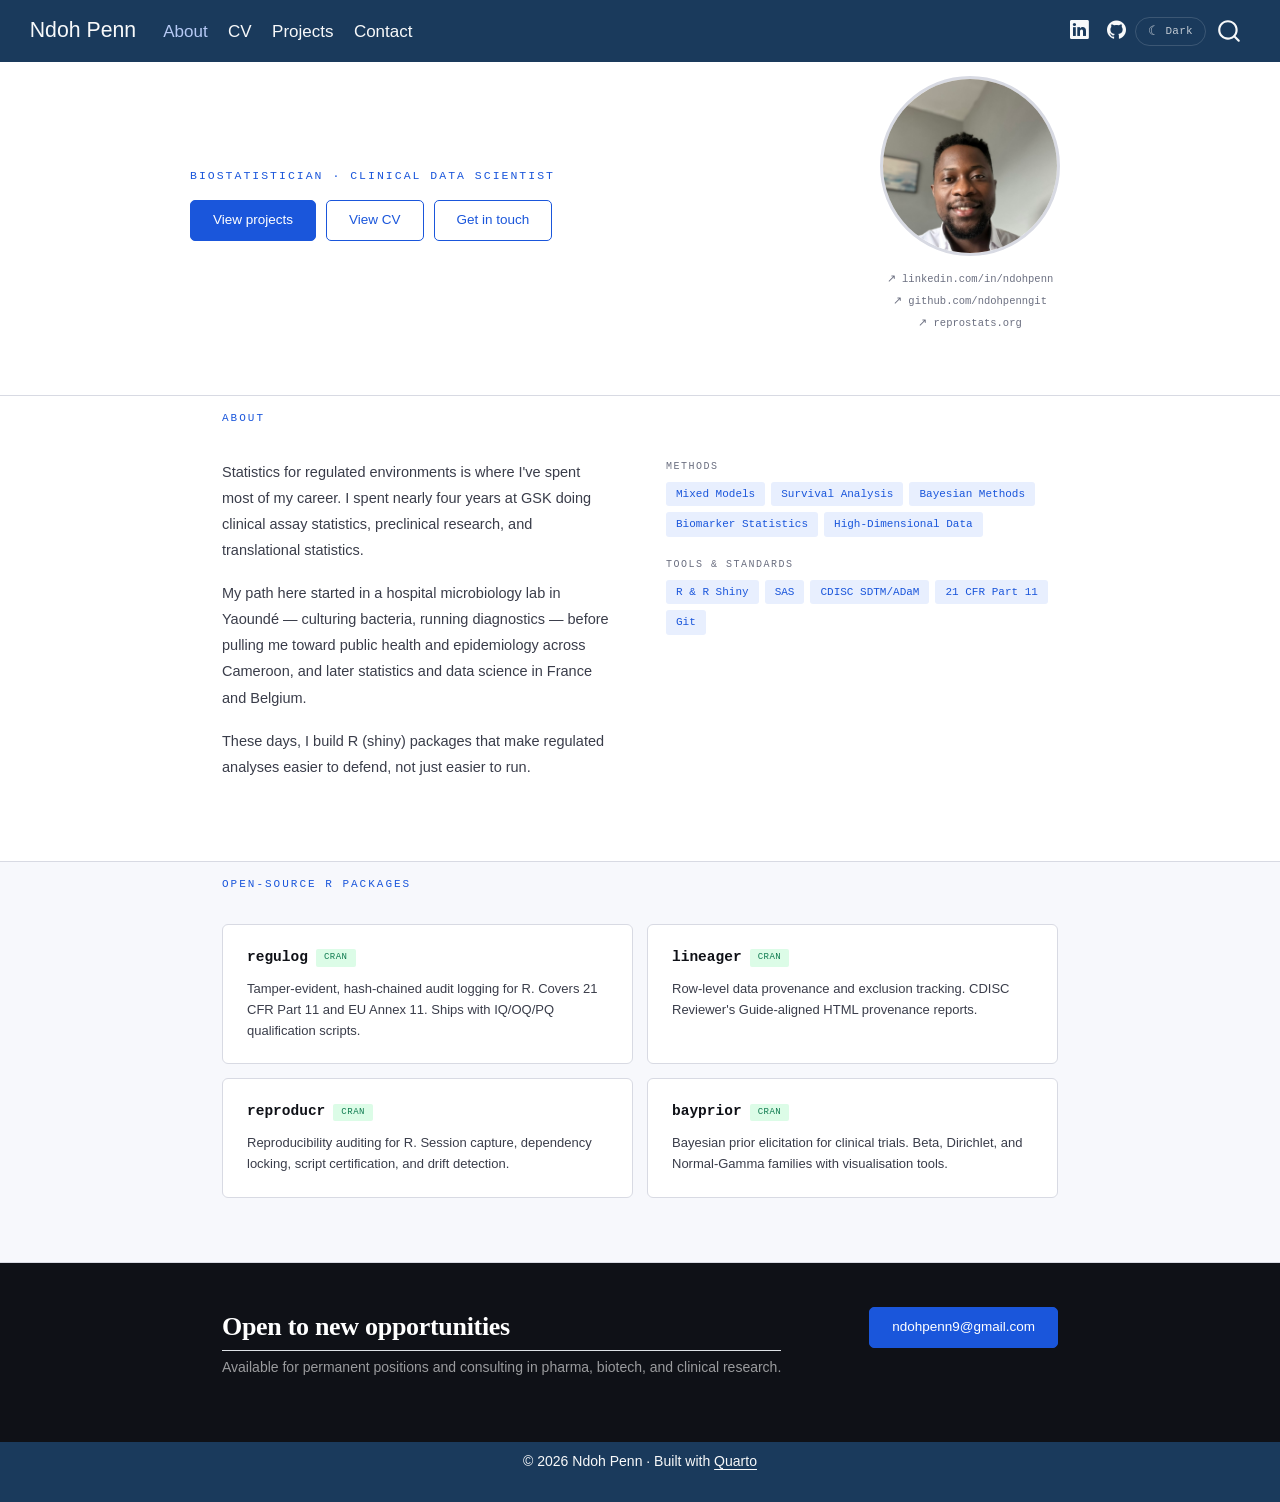
==== commit 0989852e: "Fix broken HTML attribute and paragraph 1 wording" ====
--- a/docs/index.html
+++ b/docs/index.html
@@ -183,12 +183,12 @@
       <div class="about-text">
         <p>
           Statistics for regulated environments is where I've spent most of
-          my career. Most recently, I spent over three-plus years at GSK doing clinical assay statistics,
-          preclinical research &amp; translational statistics.
+          my career. I spent nearly four years at GSK doing clinical assay
+          statistics, preclinical research, and translational statistics.
         </p>
         <p>
           My path here started in a hospital microbiology lab in Yaoundé —
-          culturing bacteria, running diagnostics; before pulling me toward
+          culturing bacteria, running diagnostics — before pulling me toward
           public health and epidemiology across Cameroon, and later statistics
           and data science in France and Belgium.
         </p>
@@ -228,7 +228,7 @@
     <p class="section-label">Open-Source R Packages</p>
     <div class="pkg-grid">
 
-      <a class="pkg-card" href="https://cran.r-project.org/package=regulog" "="" target="_blank">
+      <a class="pkg-card" href="https://cran.r-project.org/package=regulog" target="_blank">
         <div class="pkg-header">
           <span class="pkg-name">regulog</span>
           <span class="pkg-badge badge-cran">CRAN</span>
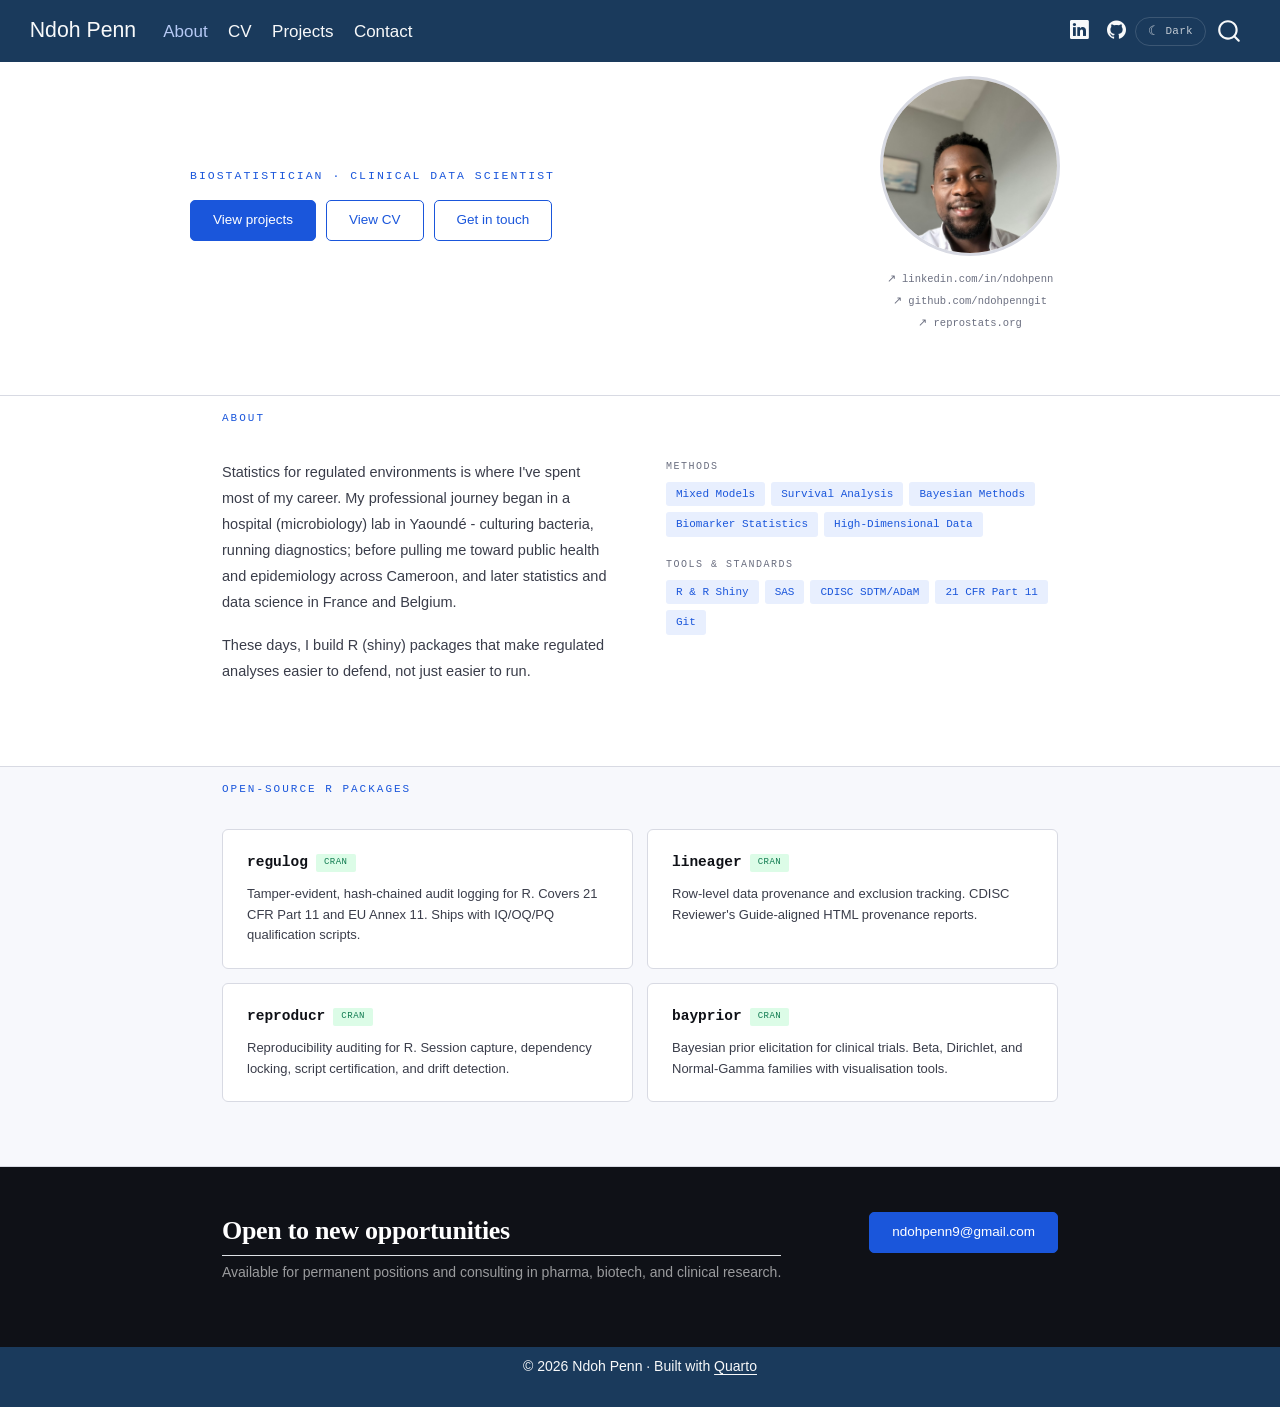
==== commit 87449c0d: "Rephrase About section" ====
--- a/docs/index.html
+++ b/docs/index.html
@@ -183,12 +183,9 @@
       <div class="about-text">
         <p>
           Statistics for regulated environments is where I've spent most of
-          my career. I spent nearly four years at GSK doing clinical assay
-          statistics, preclinical research, and translational statistics.
-        </p>
-        <p>
-          My path here started in a hospital microbiology lab in Yaoundé —
-          culturing bacteria, running diagnostics — before pulling me toward
+          my career. 
+          My professional journey began in a hospital (microbiology) lab in Yaoundé -
+          culturing bacteria, running diagnostics; before pulling me toward
           public health and epidemiology across Cameroon, and later statistics
           and data science in France and Belgium.
         </p>
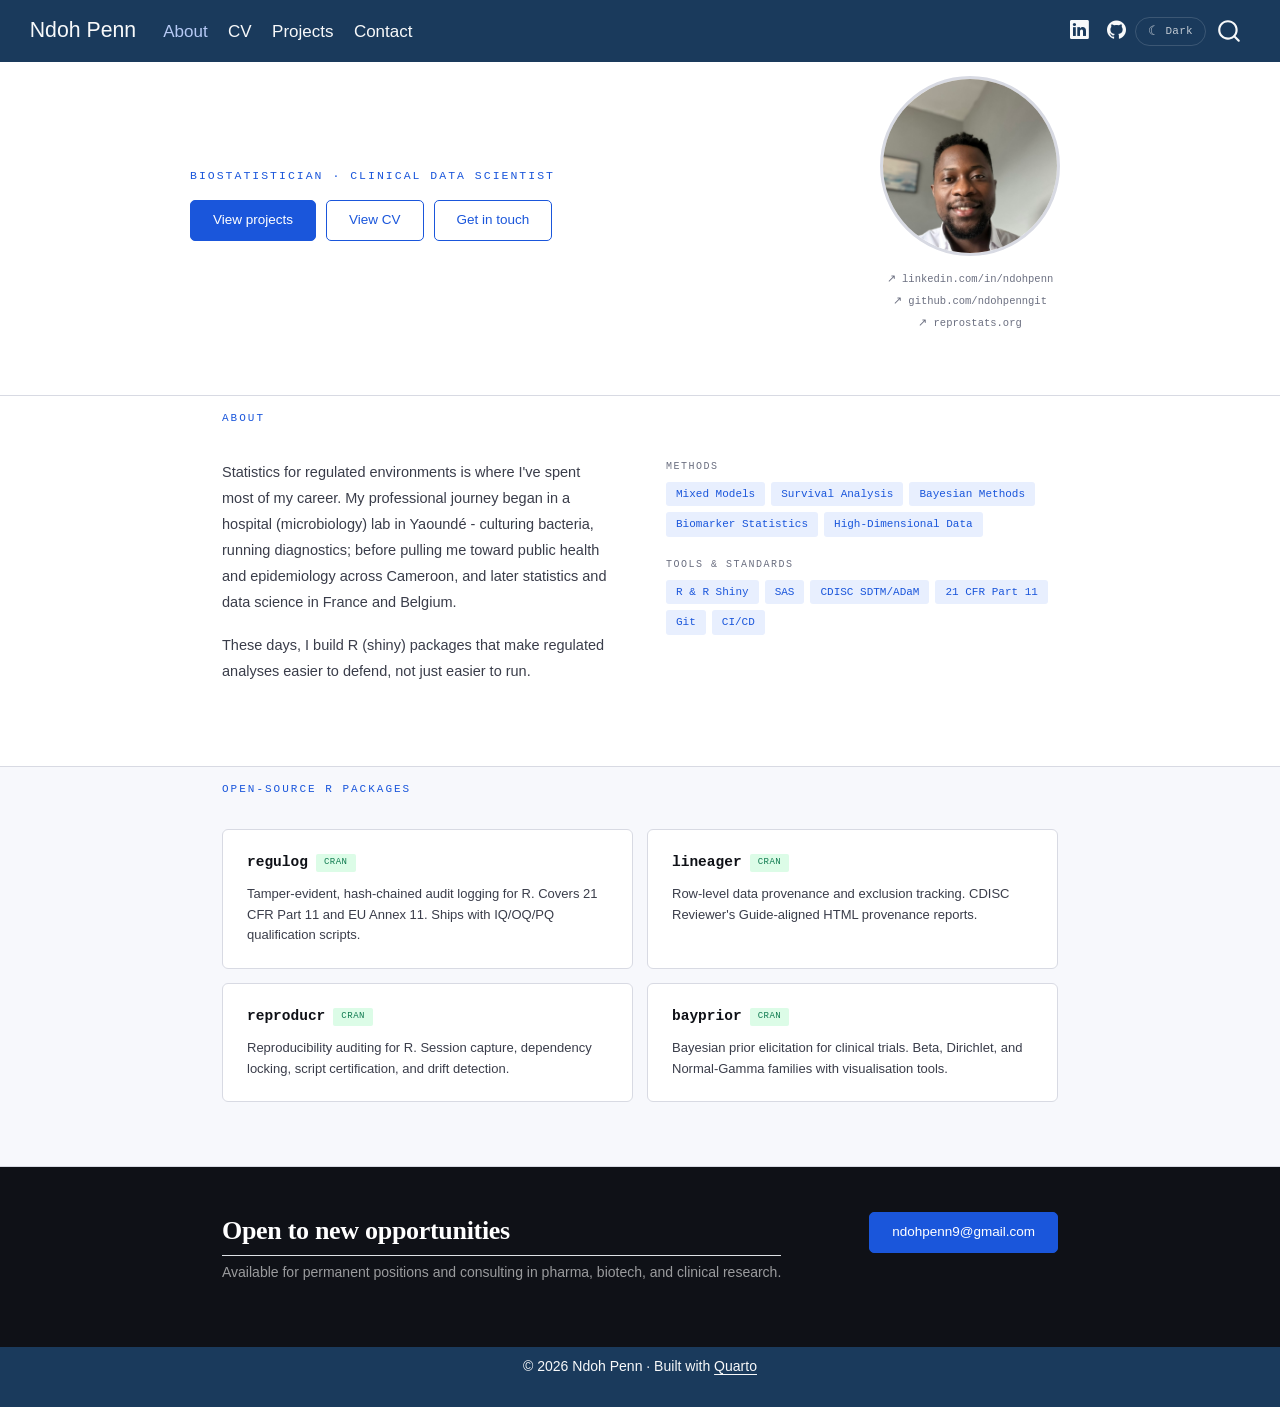
==== commit 790d9817: "add CI/CD chip to index" ====
--- a/docs/index.html
+++ b/docs/index.html
@@ -213,6 +213,7 @@
             <span class="chip">CDISC SDTM/ADaM</span>
             <span class="chip">21 CFR Part 11</span>
             <span class="chip">Git</span>
+            <span class="chip">CI/CD</span>
           </div>
         </div>
       </div>
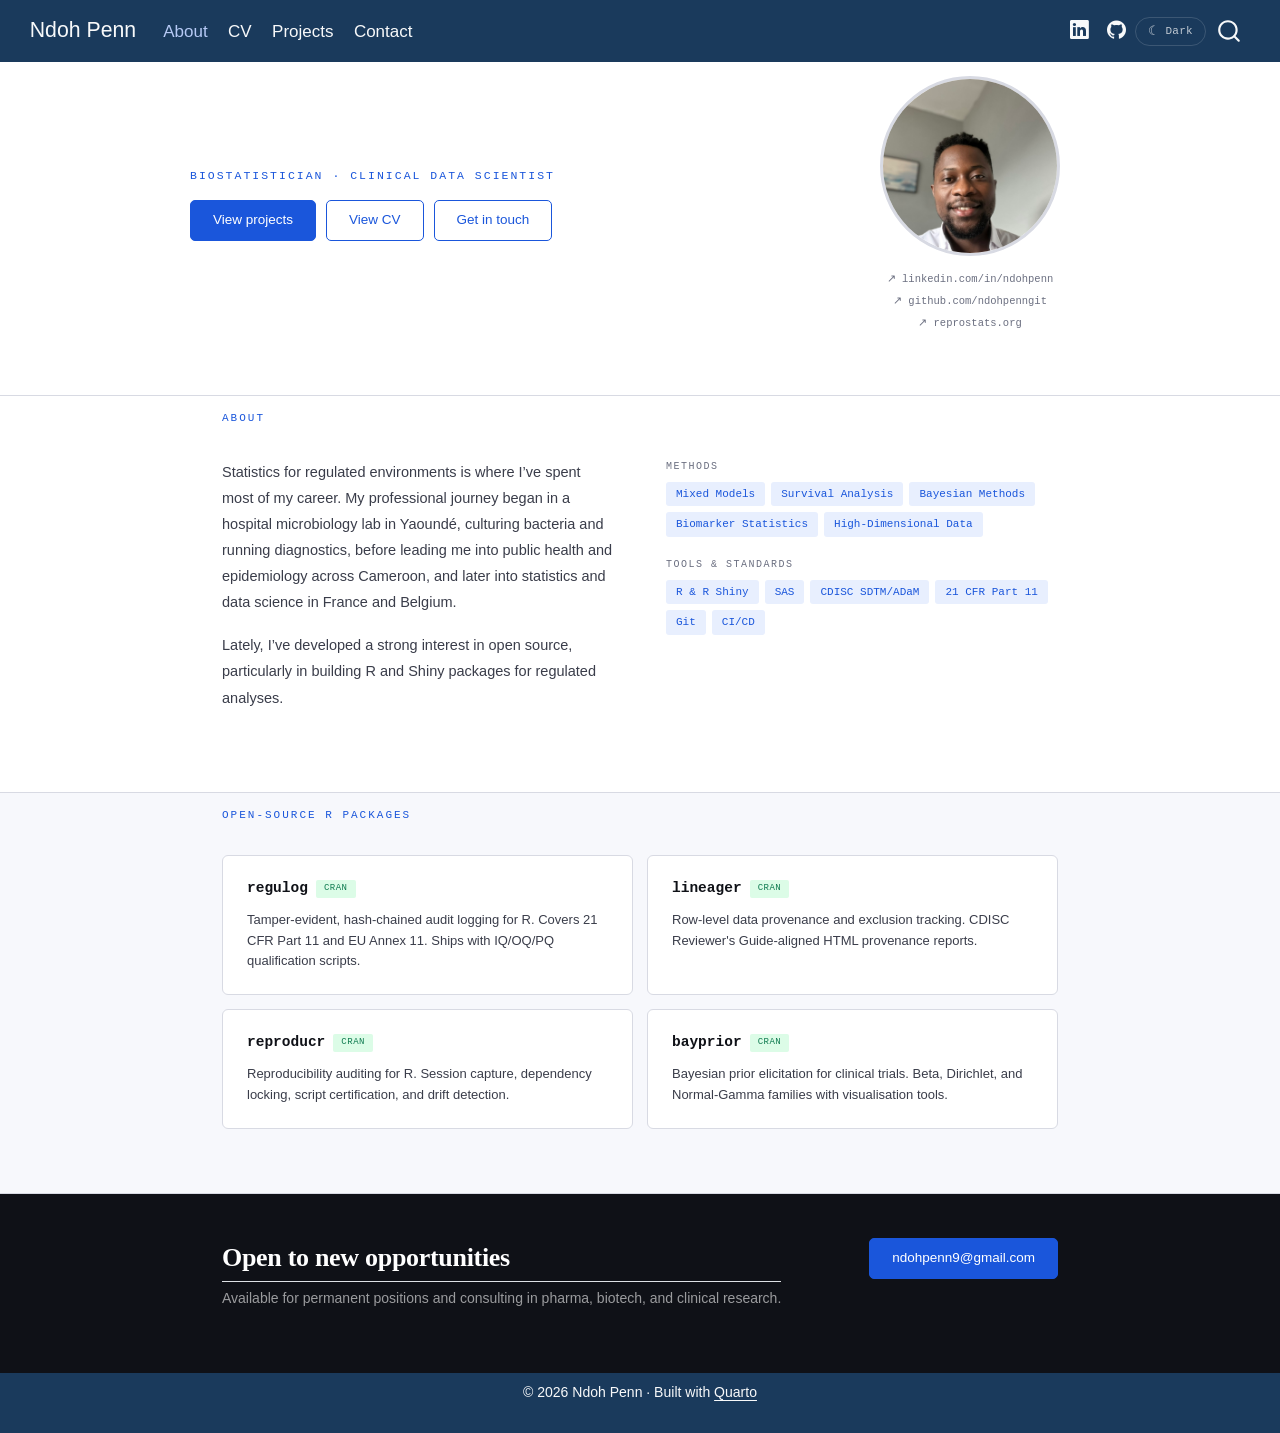
==== commit b4aaf3c2: "chore: update rendered files" ====
--- a/docs/index.html
+++ b/docs/index.html
@@ -182,16 +182,11 @@
     <div class="about-grid">
       <div class="about-text">
         <p>
-          Statistics for regulated environments is where I've spent most of
-          my career. 
-          My professional journey began in a hospital (microbiology) lab in Yaoundé -
-          culturing bacteria, running diagnostics; before pulling me toward
-          public health and epidemiology across Cameroon, and later statistics
-          and data science in France and Belgium.
+          Statistics for regulated environments is where I’ve spent most of my career. 
+          My professional journey began in a hospital microbiology lab in Yaoundé, culturing bacteria and running diagnostics, before leading me into public health and epidemiology across Cameroon, and later into statistics and data science in France and Belgium.
         </p>
         <p>
-          These days, I build R (shiny) packages that make regulated analyses easier
-          to defend, not just easier to run.
+          Lately, I’ve developed a strong interest in open source, particularly in building R and Shiny packages for regulated analyses.
         </p>
       </div>
       <div class="about-skills">
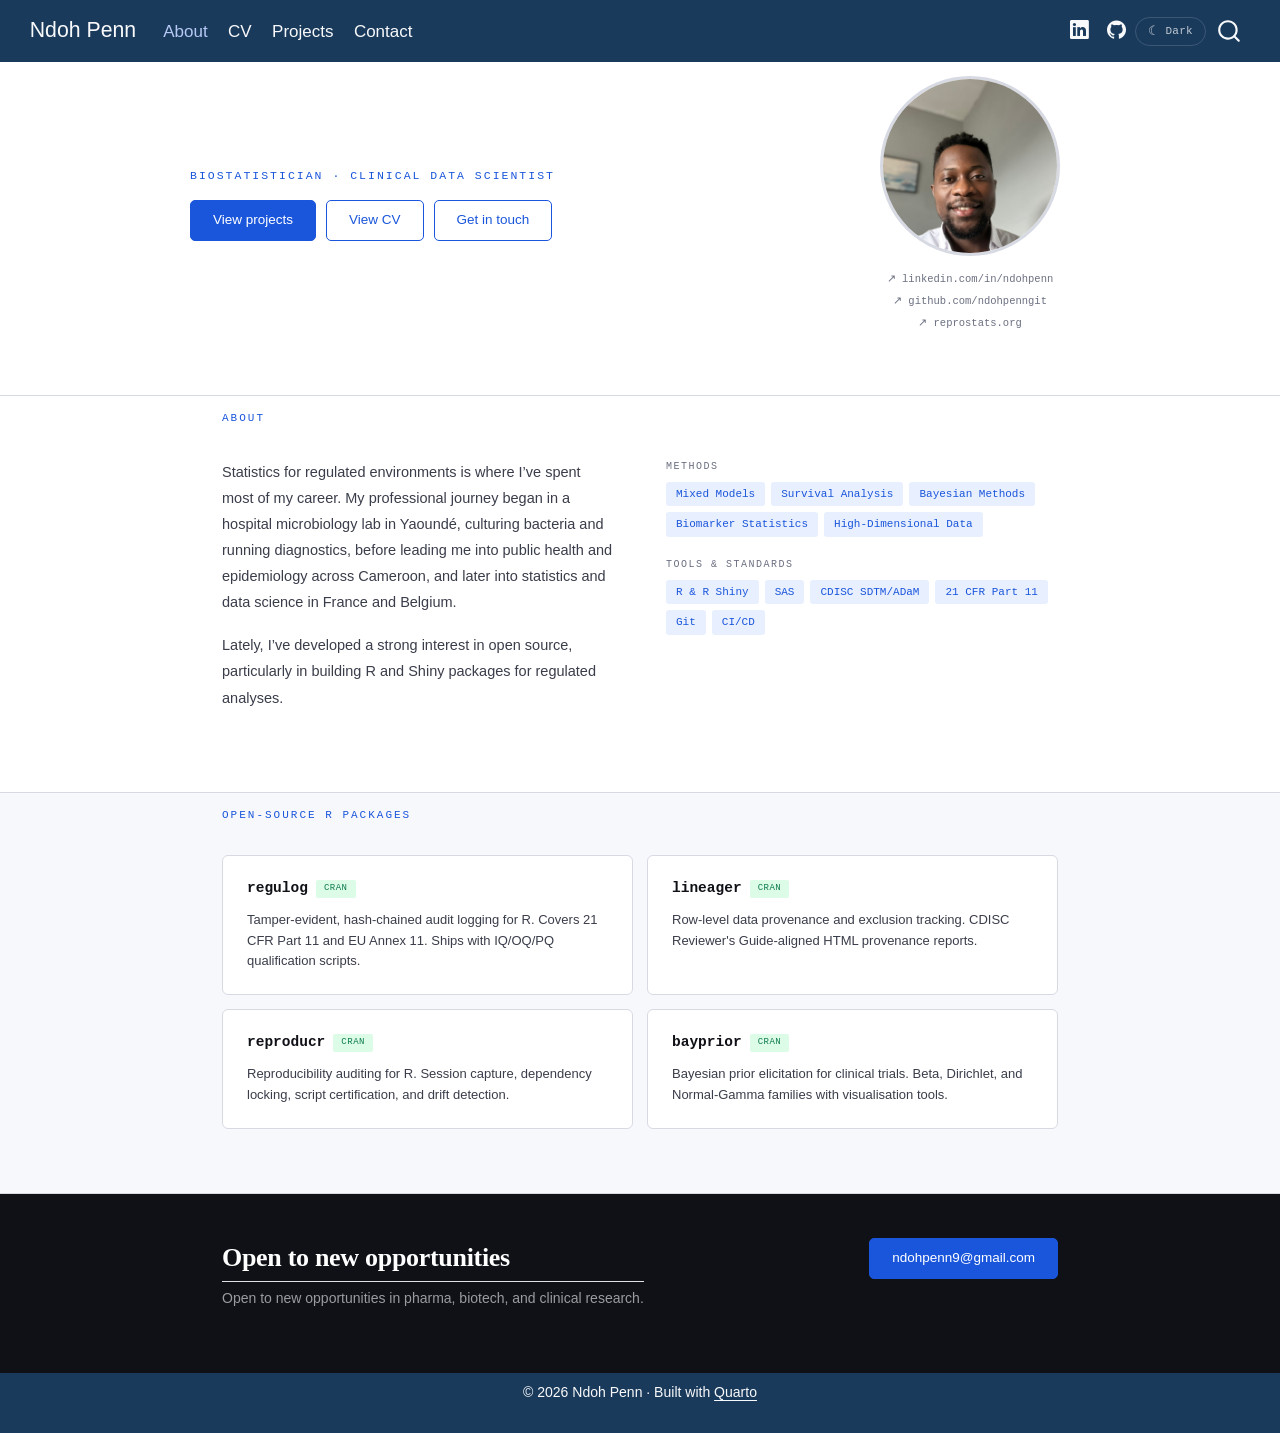
==== commit 25d1e50d: "update index content" ====
--- a/docs/index.html
+++ b/docs/index.html
@@ -274,7 +274,7 @@
   <div class="content-inner cta-inner">
     <div>
       <h2>Open to new opportunities</h2>
-      <p>Available for permanent positions and consulting in pharma, biotech, and clinical research.</p>
+      <p>Open to new opportunities in pharma, biotech, and clinical research.</p>
     </div>
     <a href="mailto:ndohpenn9@gmail.com" class="btn-primary">ndohpenn9@gmail.com</a>
   </div>
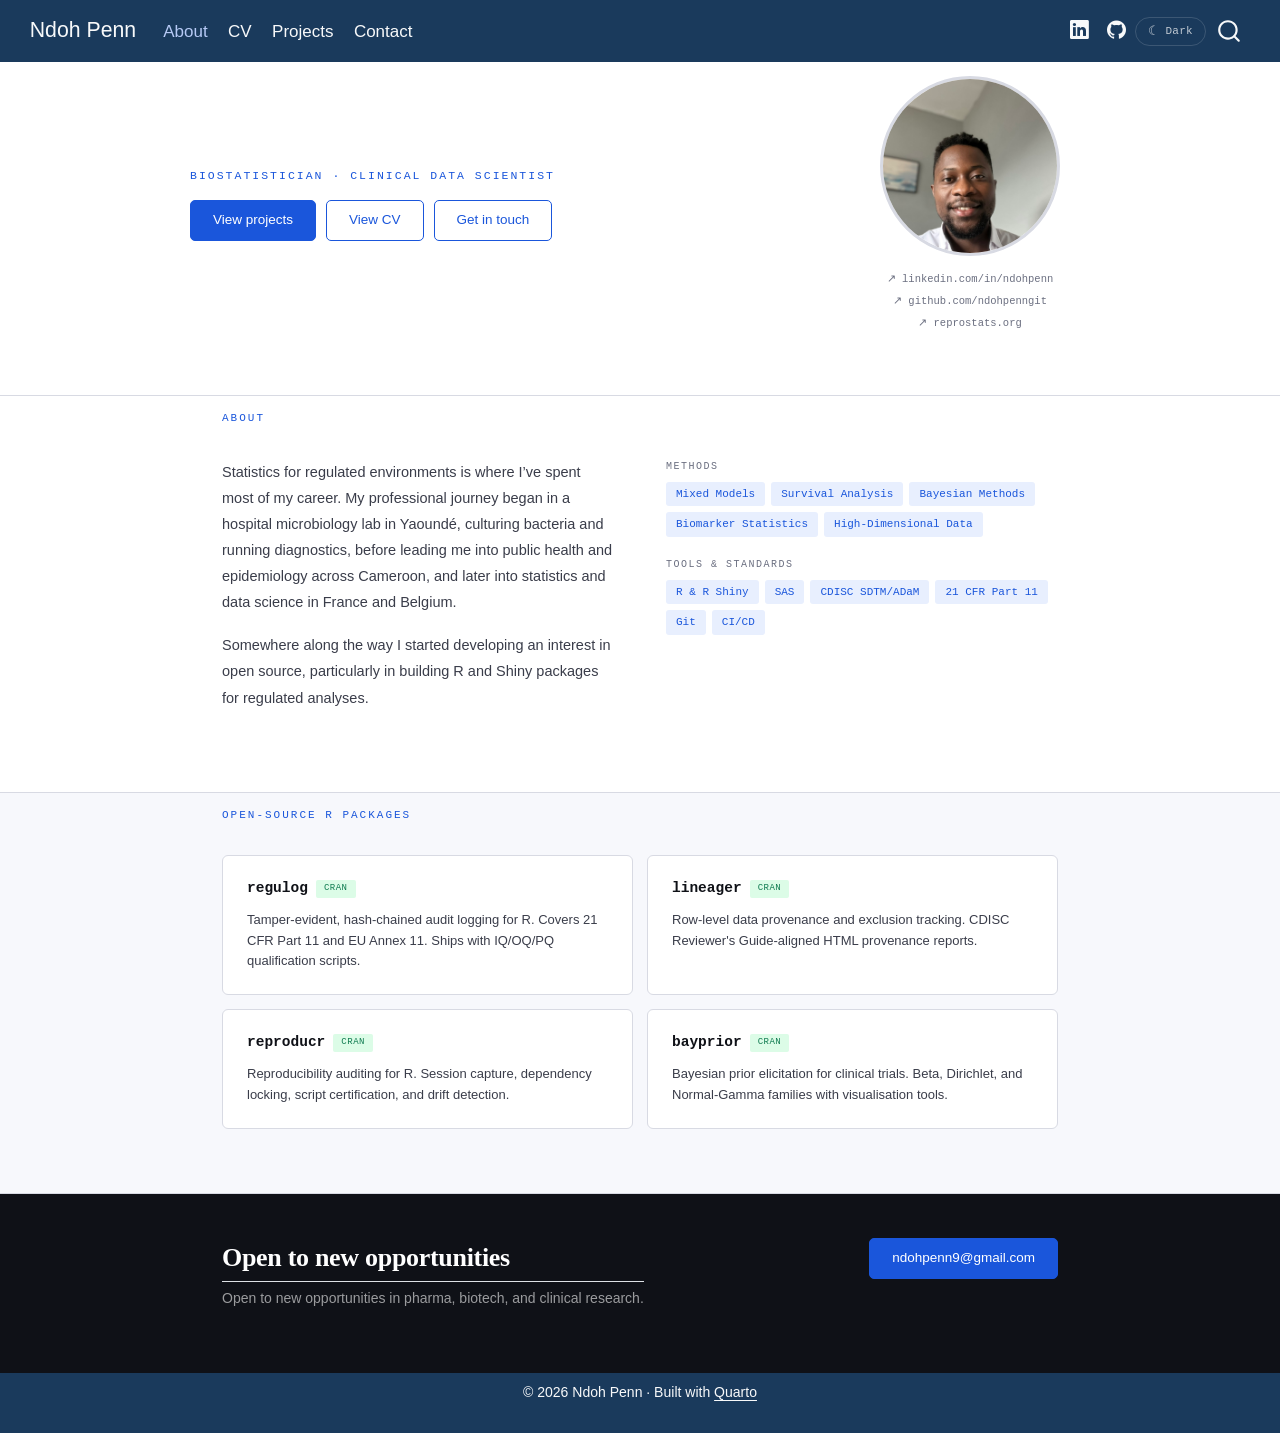
==== commit 3af63aa9: "chore: regular content maintenance" ====
--- a/docs/index.html
+++ b/docs/index.html
@@ -186,7 +186,9 @@
           My professional journey began in a hospital microbiology lab in Yaoundé, culturing bacteria and running diagnostics, before leading me into public health and epidemiology across Cameroon, and later into statistics and data science in France and Belgium.
         </p>
         <p>
-          Lately, I’ve developed a strong interest in open source, particularly in building R and Shiny packages for regulated analyses.
+          Somewhere along the way I started developing an interest in open
+          source, particularly in building R and Shiny packages for regulated
+          analyses.
         </p>
       </div>
       <div class="about-skills">
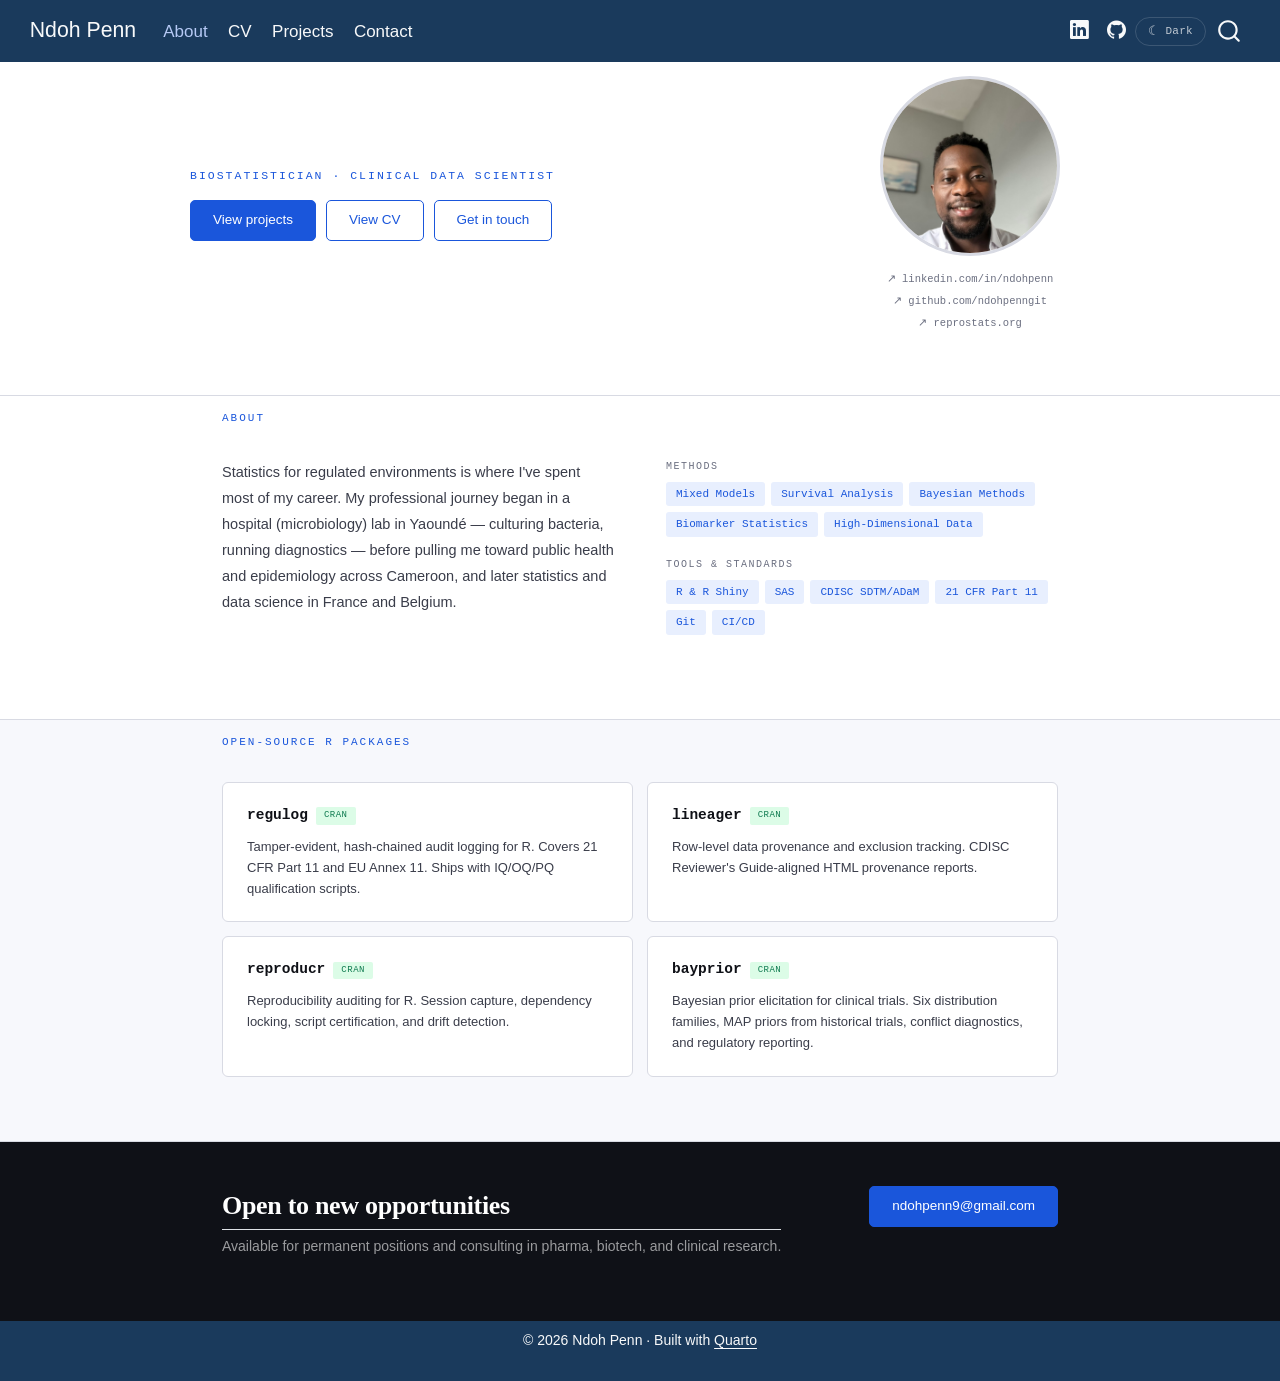
==== commit f58ba1a2: "update mcb experience" ====
--- a/docs/index.html
+++ b/docs/index.html
@@ -182,13 +182,11 @@
     <div class="about-grid">
       <div class="about-text">
         <p>
-          Statistics for regulated environments is where I’ve spent most of my career. 
-          My professional journey began in a hospital microbiology lab in Yaoundé, culturing bacteria and running diagnostics, before leading me into public health and epidemiology across Cameroon, and later into statistics and data science in France and Belgium.
-        </p>
-        <p>
-          Somewhere along the way I started developing an interest in open
-          source, particularly in building R and Shiny packages for regulated
-          analyses.
+          Statistics for regulated environments is where I've spent most of
+          my career. My professional journey began in a hospital (microbiology)
+          lab in Yaoundé — culturing bacteria, running diagnostics — before
+          pulling me toward public health and epidemiology across Cameroon,
+          and later statistics and data science in France and Belgium.
         </p>
       </div>
       <div class="about-skills">
@@ -263,8 +261,9 @@
           <span class="pkg-badge badge-cran">CRAN</span>
         </div>
         <p class="pkg-desc">
-          Bayesian prior elicitation for clinical trials. Beta,
-          Dirichlet, and Normal-Gamma families with visualisation tools.
+          Bayesian prior elicitation for clinical trials. Six
+          distribution families, MAP priors from historical trials,
+          conflict diagnostics, and regulatory reporting.
         </p>
       </a>
 
@@ -276,7 +275,7 @@
   <div class="content-inner cta-inner">
     <div>
       <h2>Open to new opportunities</h2>
-      <p>Open to new opportunities in pharma, biotech, and clinical research.</p>
+      <p>Available for permanent positions and consulting in pharma, biotech, and clinical research.</p>
     </div>
     <a href="mailto:ndohpenn9@gmail.com" class="btn-primary">ndohpenn9@gmail.com</a>
   </div>
